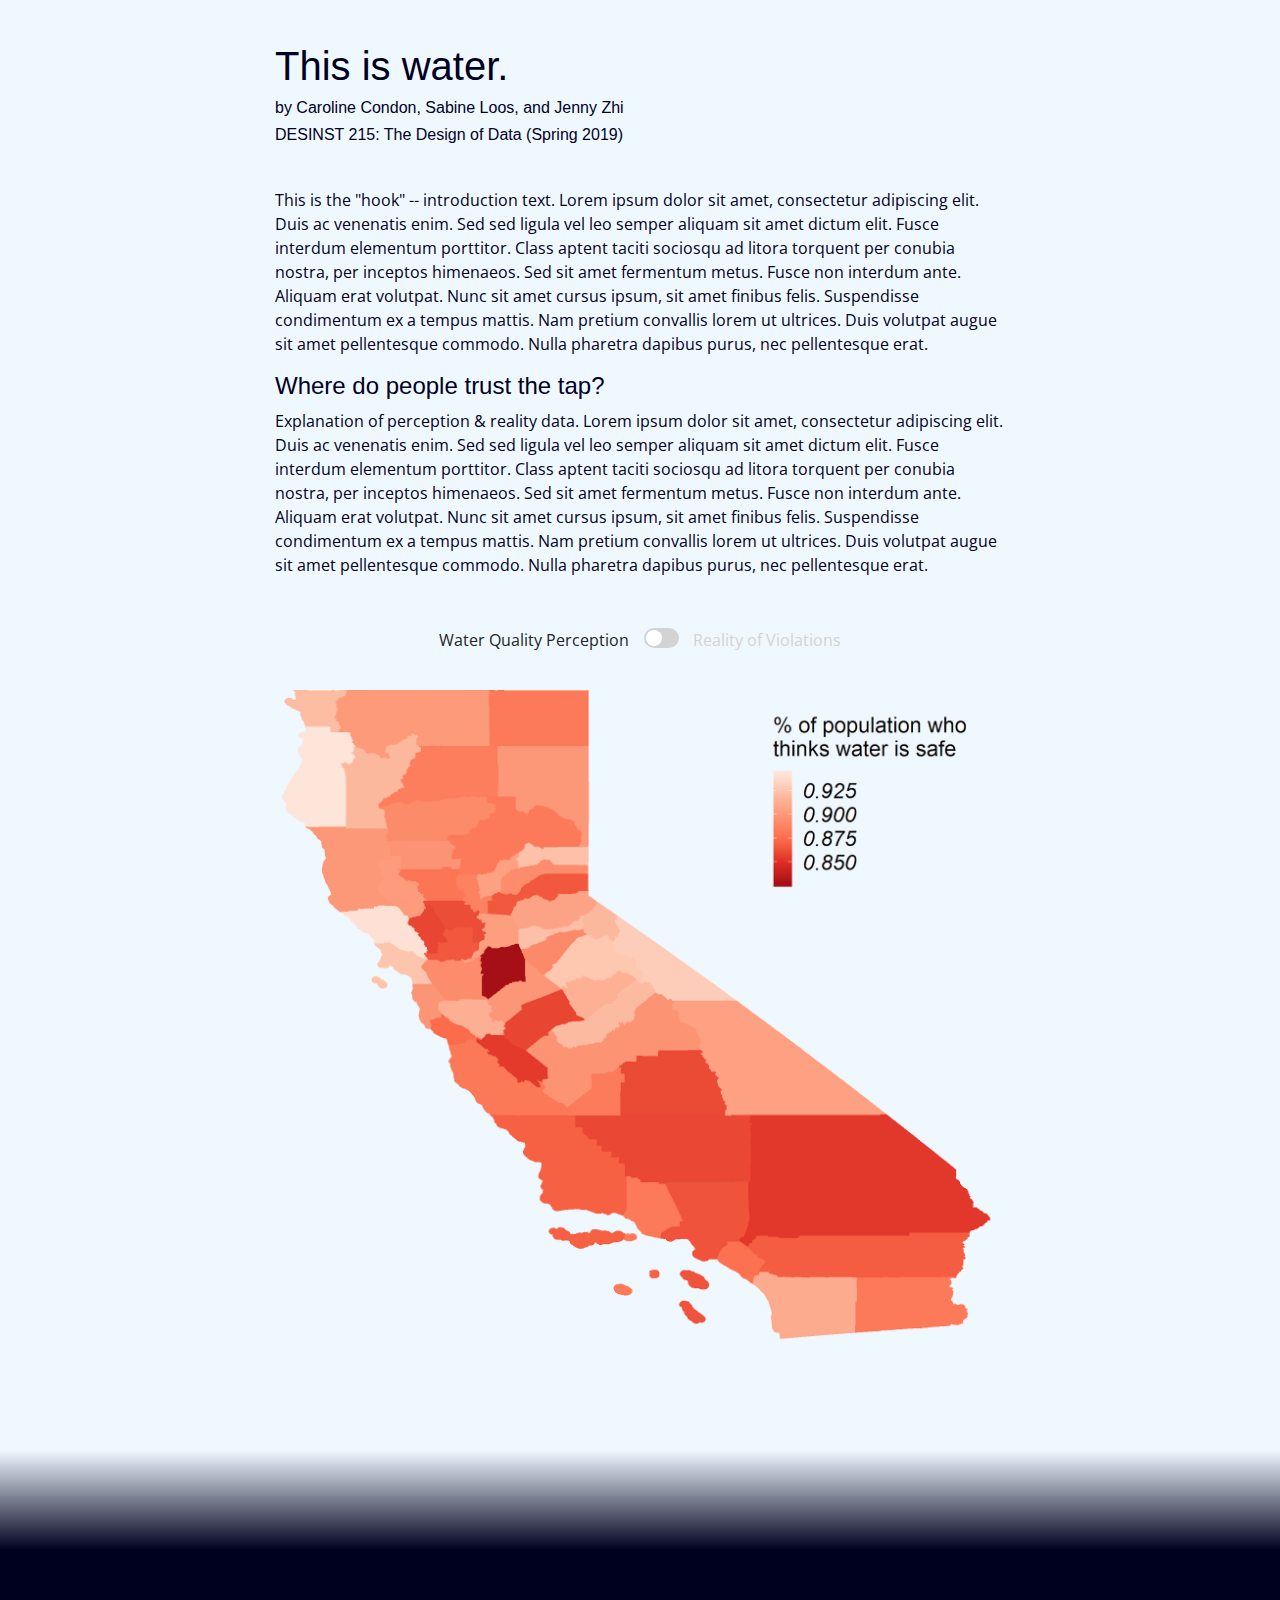
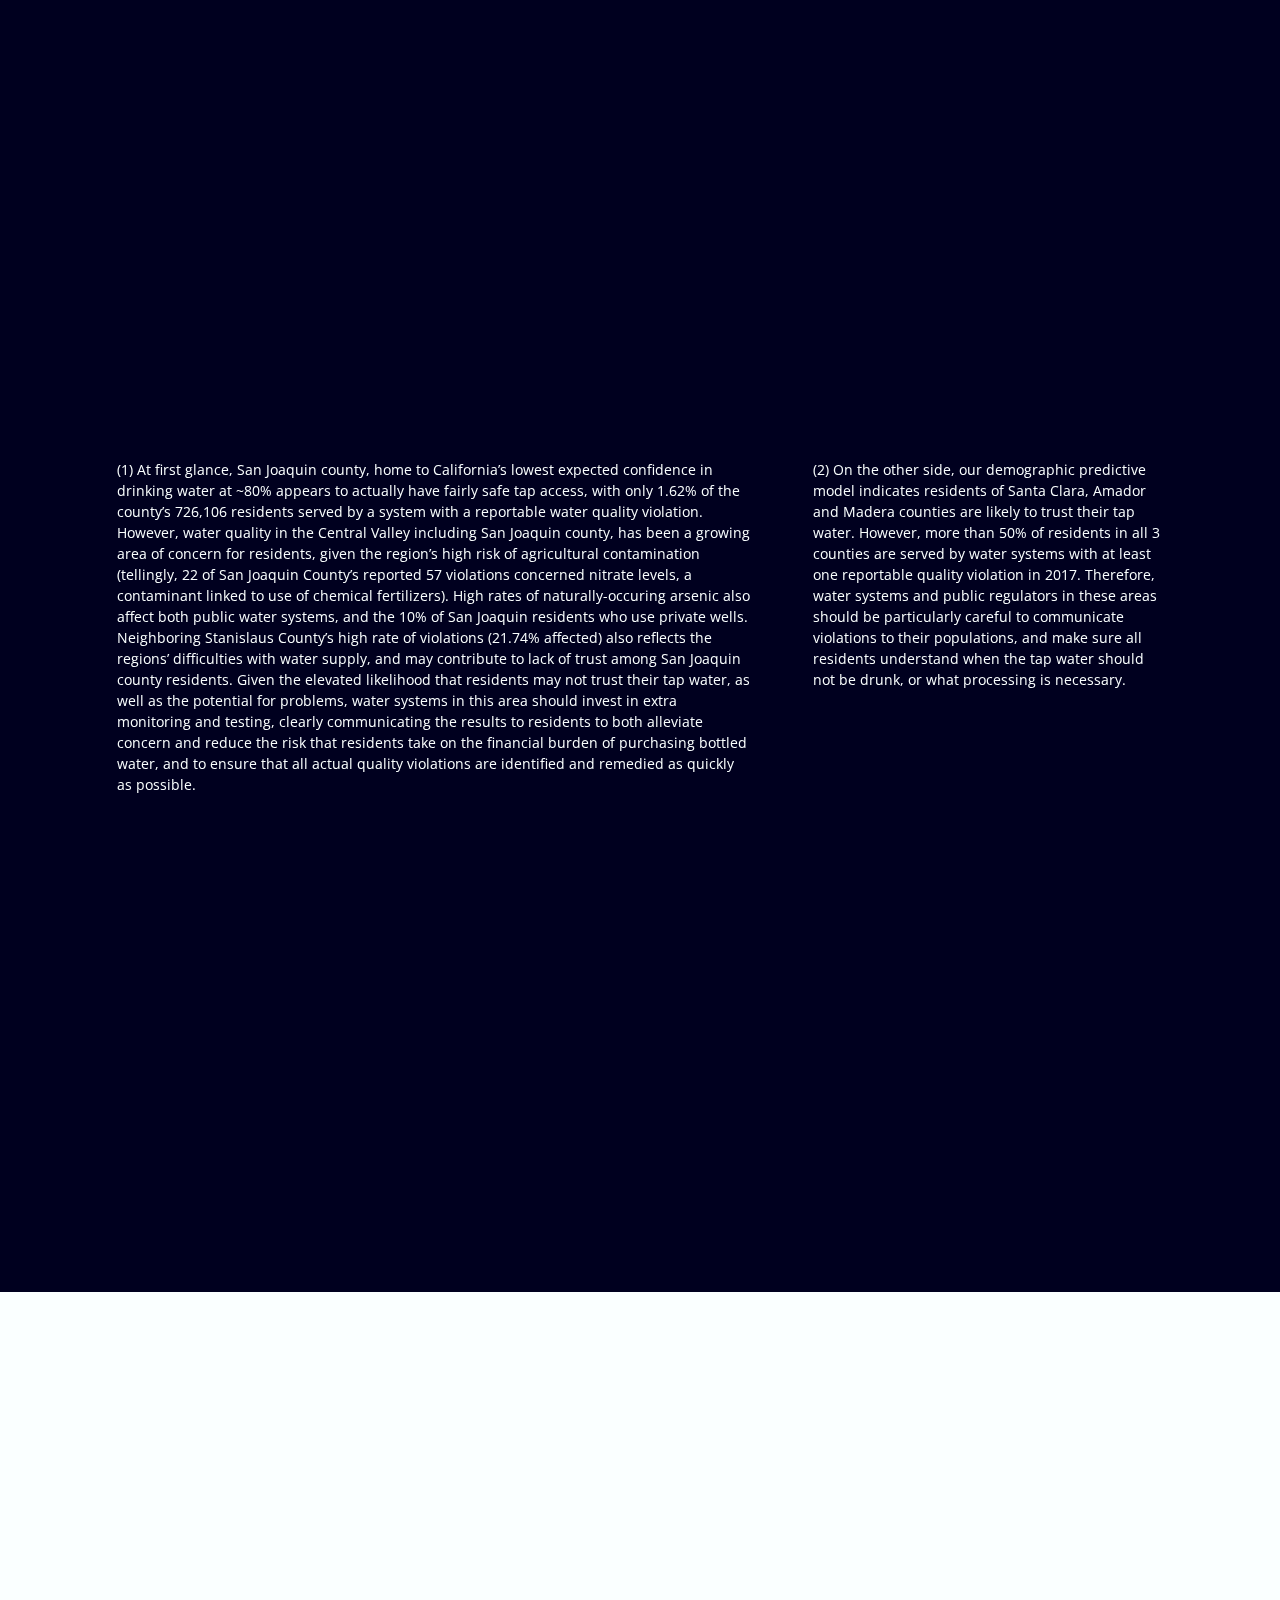
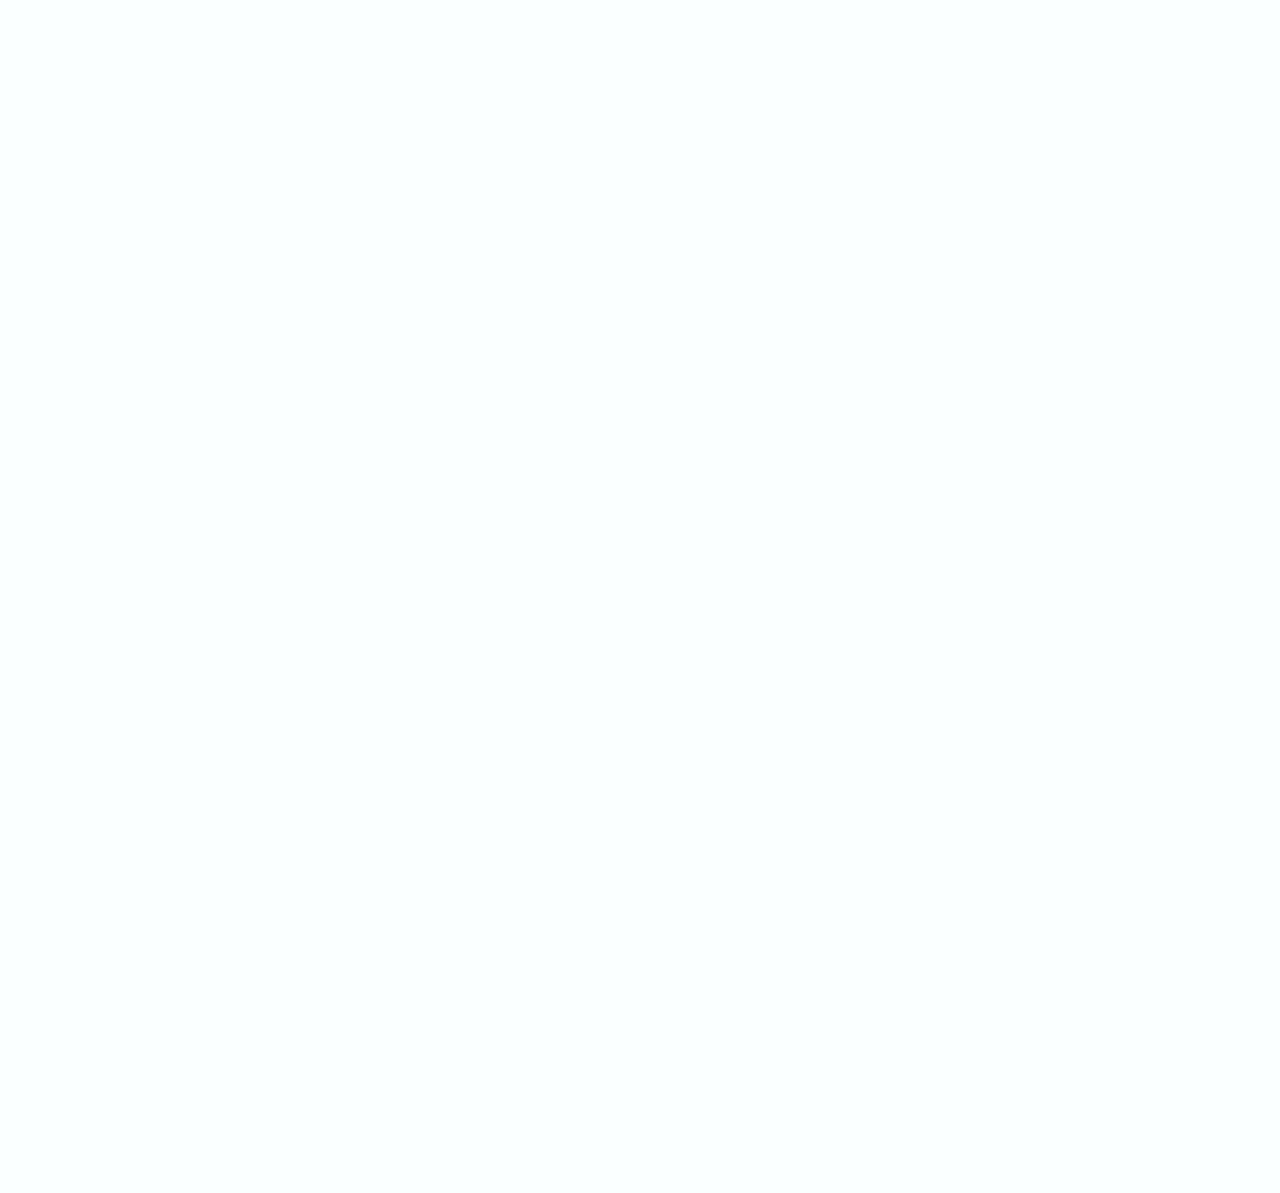
==== index.html @ fffd7335 "fonts" ====
<!DOCTYPE html>
<html lang="en">
<head>
    <meta charset="UTF-8">
    <title>This is water.</title>
    <script src="script.js"></script>
    <script src="https://unpkg.com/aos@2.3.1/dist/aos.js"></script>
    <link rel = "stylesheet"
          type = "text/css"
          href = "style.css" />
    <link rel="stylesheet" href="https://maxcdn.bootstrapcdn.com/bootstrap/4.0.0/css/bootstrap.min.css" integrity="sha384-Gn5384xqQ1aoWXA+058RXPxPg6fy4IWvTNh0E263XmFcJlSAwiGgFAW/dAiS6JXm" crossorigin="anonymous">
    <link href="https://unpkg.com/aos@2.3.1/dist/aos.css" rel="stylesheet">
    <link href="https://fonts.googleapis.com/css?family=Open+Sans:300,400|Ramabhadra" rel="stylesheet">
</head>
<body>
<div id="light">
    <div class="container">
        <div class="row">
            <div class="col"></div>
            <div class="col-8">
                <div id="heading">
                    <h1>This is water.</h1>
                    <h6>by Caroline Condon, Sabine Loos, and Jenny Zhi</h6>
                    <h6>DESINST 215: The Design of Data (Spring 2019)</h6>
                </div>
                <div class="content">
                    <div >
                        <p>This is the "hook" -- introduction text. Lorem ipsum dolor sit amet, consectetur adipiscing elit. Duis ac venenatis enim. Sed sed ligula vel leo semper aliquam sit amet dictum elit. Fusce interdum elementum porttitor. Class aptent taciti sociosqu ad litora torquent per conubia nostra, per inceptos himenaeos. Sed sit amet fermentum metus. Fusce non interdum ante. Aliquam erat volutpat. Nunc sit amet cursus ipsum, sit amet finibus felis. Suspendisse condimentum ex a tempus mattis. Nam pretium convallis lorem ut ultrices. Duis volutpat augue sit amet pellentesque commodo. Nulla pharetra dapibus purus, nec pellentesque erat.</p>
                        <h4>Where do people trust the tap?</h4>
                        <p>Explanation of perception & reality data. Lorem ipsum dolor sit amet, consectetur adipiscing elit. Duis ac venenatis enim. Sed sed ligula vel leo semper aliquam sit amet dictum elit. Fusce interdum elementum porttitor. Class aptent taciti sociosqu ad litora torquent per conubia nostra, per inceptos himenaeos. Sed sit amet fermentum metus. Fusce non interdum ante. Aliquam erat volutpat. Nunc sit amet cursus ipsum, sit amet finibus felis. Suspendisse condimentum ex a tempus mattis. Nam pretium convallis lorem ut ultrices. Duis volutpat augue sit amet pellentesque commodo. Nulla pharetra dapibus purus, nec pellentesque erat.</p>
                        <div class="graphic">
                            <div id="perception-switch">
                                <label class="toggle-label" id="toggle-label-p">Water Quality Perception</label>
                                <label class="switch" >
                                    <input type="checkbox">
                                    <span class="slider round" onclick="toggle()"></span>
                                </label>
                                <label class="toggle-label" id="toggle-label-r">Reality of Violations</label>
                            </div>
                            <img src="graphics/perception.png" class="graphic" id="perception"/>
                            <img src="graphics/violations.png" class="graphic" id="reality"/>
                        </div>
                    </div>
                </div>
            </div>
            <div class="col"></div>
        </div>
    </div>
</div>
<div id="gradient">

</div>
<div id="dark">
    <div class="container">
        <div class="row">
            <div class="col"></div>
            <div class="col-5" data-aos="fade-up">
                <p style="text-align:center">Water Quality Perception</p>
                <img src="graphics/perception_highlighted.png" style="width:100%"/>
            </div>
            <div class="col"></div>
            <div class="col-5" data-aos="fade-up">
                <p style="text-align:center">Reality of Violations</p>
                <img src="graphics/violations_highlighted.png" style="width:100%"/>
            </div>
            <div class="col"></div>
        </div>
        <div class="row">
            <div class="col"></div>
            <div class="col-7">
                <p style="font-size: 14px">(1) At first glance, San Joaquin county, home to California’s lowest expected confidence in drinking water at ~80% appears to actually have fairly safe tap access, with only 1.62% of the county’s 726,106 residents served by a system with a reportable water quality violation. However, water quality in the Central Valley including San Joaquin county, has been a growing area of concern for residents, given the region’s high risk of agricultural contamination (tellingly, 22 of San Joaquin County’s reported 57 violations concerned nitrate levels, a contaminant linked to use of chemical fertilizers). High rates of naturally-occuring arsenic also affect both public water systems, and the 10% of San Joaquin residents who use private wells. Neighboring Stanislaus County’s high rate of violations (21.74% affected) also reflects the regions’ difficulties with water supply, and may contribute to lack of trust among San Joaquin county residents. Given the elevated likelihood that residents may not trust their tap water, as well as the potential for problems, water systems in this area should invest in extra monitoring and testing, clearly communicating the results to residents to both alleviate concern and reduce the risk that residents take on the financial burden of purchasing bottled water, and to ensure that all actual quality violations are identified and remedied as quickly as possible.
                </p>
            </div>
            <div class="col"></div>
            <div class="col-4">
                <p style="font-size: 14px">(2) On the other side, our demographic predictive model indicates residents of Santa Clara, Amador and Madera counties are likely to trust their tap water. However, more than 50% of residents in all 3 counties are served by water systems with at least one reportable quality violation in 2017. Therefore, water systems and public regulators in these areas should be particularly careful to communicate violations to their populations, and make sure all residents understand when the tap water should not be drunk, or what processing is necessary. </p>
            </div>
            <div class="col"></div>
        </div>
        <div class="row">
            <div class="col"></div>
            <div class="col-8" data-aos="fade-up">
                <div class="content">
                    <div >
                        <h4>Why does perception matter?</h4>
                        <p>Lorem ipsum dolor sit amet, consectetur adipiscing elit. Duis ac venenatis enim. Sed sed ligula vel leo semper aliquam sit amet dictum elit. Fusce interdum elementum porttitor. Class aptent taciti sociosqu ad litora torquent per conubia nostra, per inceptos himenaeos. Sed sit amet fermentum metus. Fusce non interdum ante. Aliquam erat volutpat. Nunc sit amet cursus ipsum, sit amet finibus felis. Suspendisse condimentum ex a tempus mattis. Nam pretium convallis lorem ut ultrices. Duis volutpat augue sit amet pellentesque commodo. Nulla pharetra dapibus purus, nec pellentesque erat.</p>
                        <p>[water bottle graphics here]</p>
                        <p>Lorem ipsum dolor sit amet, consectetur adipiscing elit. Duis ac venenatis enim. Sed sed ligula vel leo semper aliquam sit amet dictum elit. Fusce interdum elementum porttitor. Class aptent taciti sociosqu ad litora torquent per conubia nostra, per inceptos himenaeos. Sed sit amet fermentum metus. Fusce non interdum ante. Aliquam erat volutpat. Nunc sit amet cursus ipsum, sit amet finibus felis. Suspendisse condimentum ex a tempus mattis. Nam pretium convallis lorem ut ultrices. Duis volutpat augue sit amet pellentesque commodo. Nulla pharetra dapibus purus, nec pellentesque erat.</p>
                    </div>
                </div>
            </div>
            <div class="col"></div>
        </div>
    </div>
</div>
<div id="solution">
    <div class="container">
        <div class="row">
            <div class="col"></div>
            <div class="col-8" data-aos="fade-up">
                <div class="content">
                    <div>
                        <h4>How can we address perception?</h4>
                        <p>The question addressing perception of water quality was asked once as a rotating question in the American Housing Survey, and is our only concrete hint as to what people are feeling about their water quality. More often than not, we don’t have this data. But, once again, it’s an important piece of data to monitor. One proxy through which cities can do so is search popularity.</p>
                        <img src="graphics/searches.png" class="graphic">
                        <p>This chart maps search popularity of water quality related terms, such as “water quality,” “drinking water,” and “water purification,” (from Google Trends) to our safety perception percentages for fourteen metro areas that cover California. The higher proportion of all searches a term takes up, the higher search popularity score it has. All counties fall within one of the metro areas.</p>
                        <p>Excluding the three metro areas on the left side of the chart (Medford-Klamath Falls, Reno, and El Centro), the more people search for water quality related terms, the more trust they have in their water quality. As for the three outliers, they are the metro areas with the lowest populations, and may be more heavily populated by rural residents, who tend to be more knowledgeable about their water and therefore have greater trust in their water quality.</p>
                        <p>Cities can use this search popularity information to monitor how their residents perceive the quality of their water. Depending on whether or not that perception matches with the reality of the situation, they can then decide how to modify or improve related communication to address the discrepancy.</p>
                        <br/>
                        <p>When asked about why he thinks his water is safe to drink, one of our interviewees was at a loss for words. He didn’t know. “Not having this information seems a little funny.” Currently, perception and reality don’t seem to match up, and this is often the fault of poor communication. It will never hurt to have increased trust, transparency, and knowledge about water quality, and tackling perception -- or the inaccuracy of it -- is the first step. </p>
                    </div>
                </div>
            </div>
            <div class="col"></div>
        </div>
    </div>
</div>

</body>
</html>

<script>
    AOS.init();
</script>
---- style.css ----
#gradient {
    background-image: linear-gradient(aliceblue, #00001f);
    height: 100px
}

html, #solution {
    background-color: rgb(250, 255, 255);
}

h1, h2, h3, h4 {
    font-family: 'Ramabhadra', sans-serif;
}

h5, h6, p, label {
    font-family: 'Open Sans', sans-serif;
}

#solution {
    padding-top: 20px;
    padding-bottom: 80px;
}

#heading {
    padding: 30px 0;
}

#light {
    background-color: aliceblue;
}

#light h1, #light h6, #light h4, #light p {
    color: #00001f;
}

#dark {
    background-color: #00001f;
}

#dark h4, #dark p {
    color: rgb(250, 255, 255);
}

#solution h4, #solution p {
    color: #00001f;
}

div {
    padding-top: 3px;
    padding-bottom: 3px;
}

#perception {
    display: block;
    max-width: 100%;
    max-height: 75vh;
    margin: 0 auto;
}

#reality {
    display: none;
    max-width: 100%;
    max-height: 75vh;
    margin: 0 auto;
}

#toggle-label-r {
    color: lightgray;
}

.graphic {
    display: block;
    max-width: 100%;
    max-height: 80vh;
    margin-top: 5vh;
    margin-bottom: 10vh;
}

/* The switch - the box around the slider */
.switch {
    position: relative;
    width: 35px;
    height: 20px;
    margin: 0 10px;
}

/* Hide default HTML checkbox */
.switch input {
    opacity: 0;
    width: 0;
    height: 0;
}

/* The slider */
.slider {
    position: absolute;
    cursor: pointer;
    top: 0;
    left: 0;
    right: 0;
    bottom: 0;
    background-color: lightgray;
    -webkit-transition: .4s;
    transition: .4s;
}

.slider:before {
    position: absolute;
    content: "";
    height: 16px;
    width: 16px;
    left: 2px;
    bottom: 2px;
    background-color: white;
    -webkit-transition: .2s;
    transition: .2s;
}

input:checked + .slider {
    background-color: lightgray;
}

input:focus + .slider {
    box-shadow: 0 0 1px lightgray;
}

input:checked + .slider:before {
    -webkit-transform: translateX(15px);
    -ms-transform: translateX(15px);
    transform: translateX(15px);
}

/* Rounded sliders */
.slider.round {
    border-radius: 20px;
}

.slider.round:before {
    border-radius: 50%;
}

#perception-switch {
    display: block;
    margin: auto;
    margin-bottom: 3vh;
    text-align: center;
}
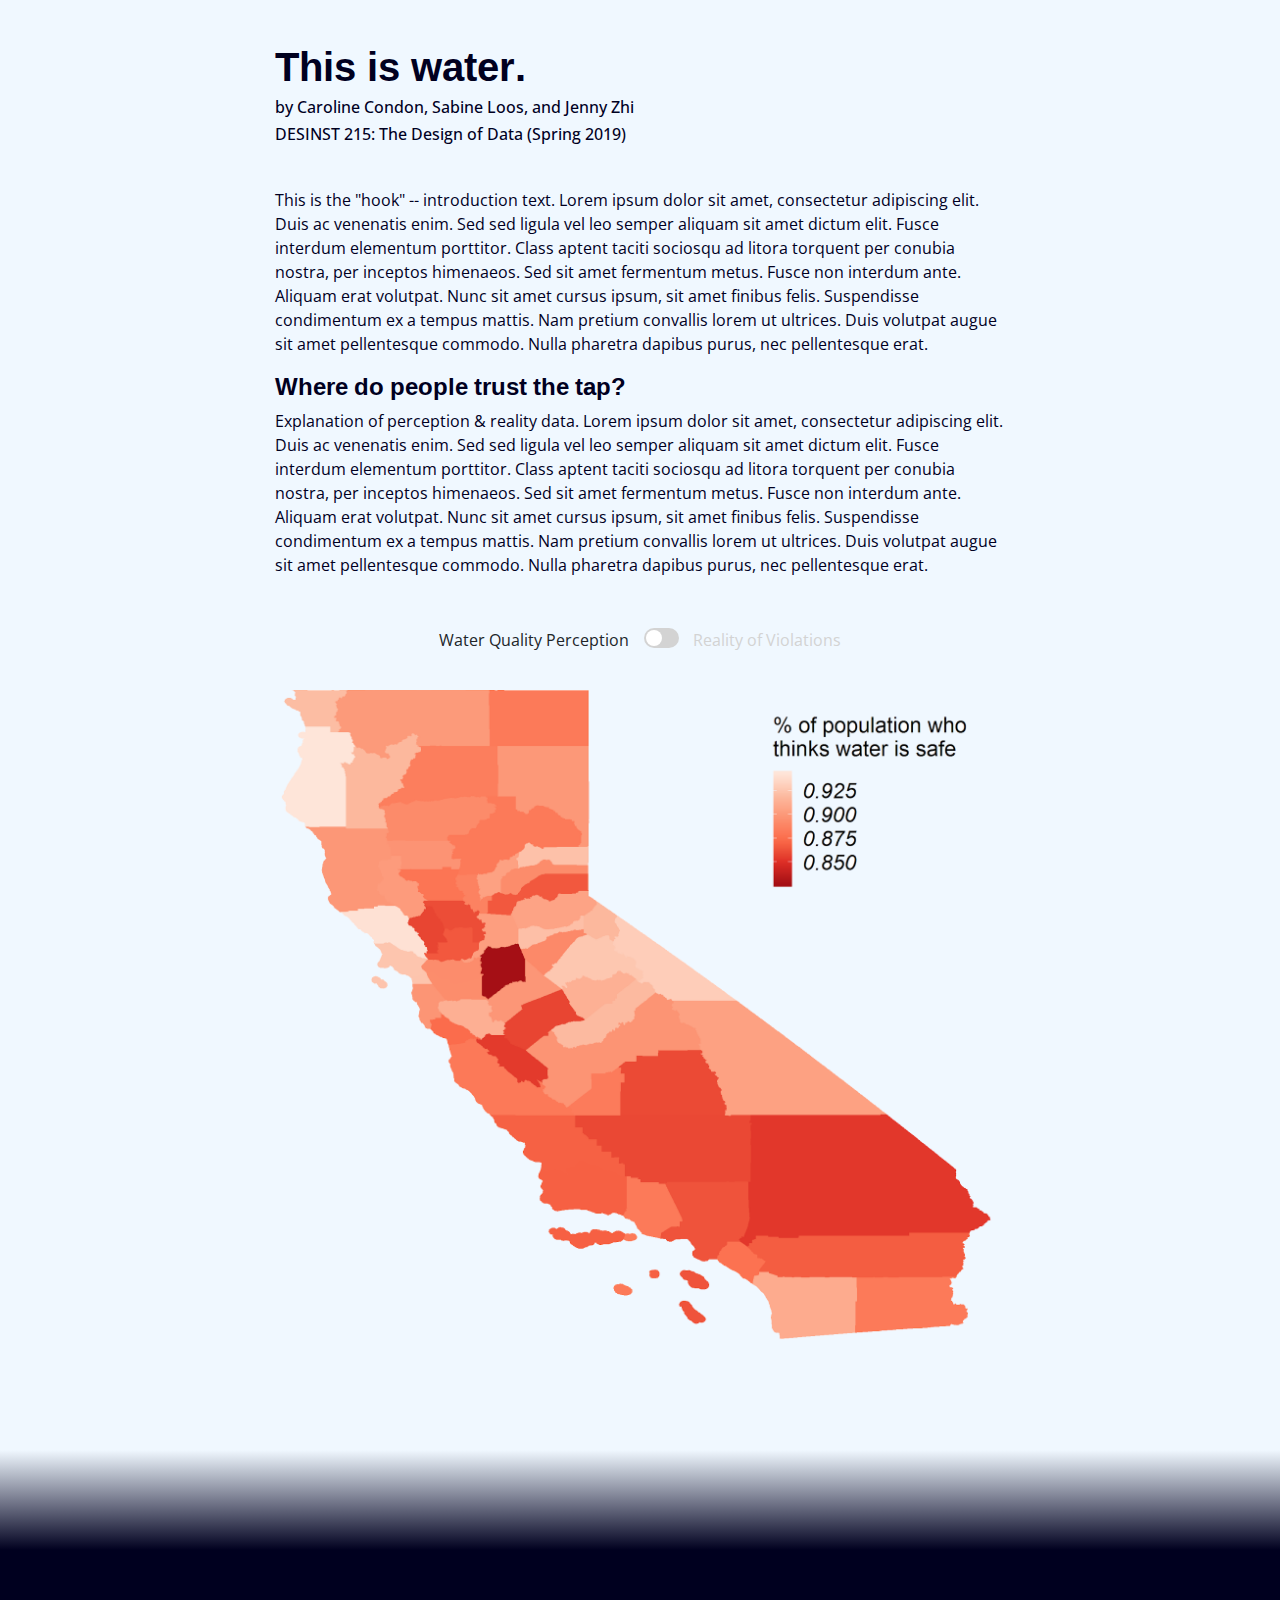
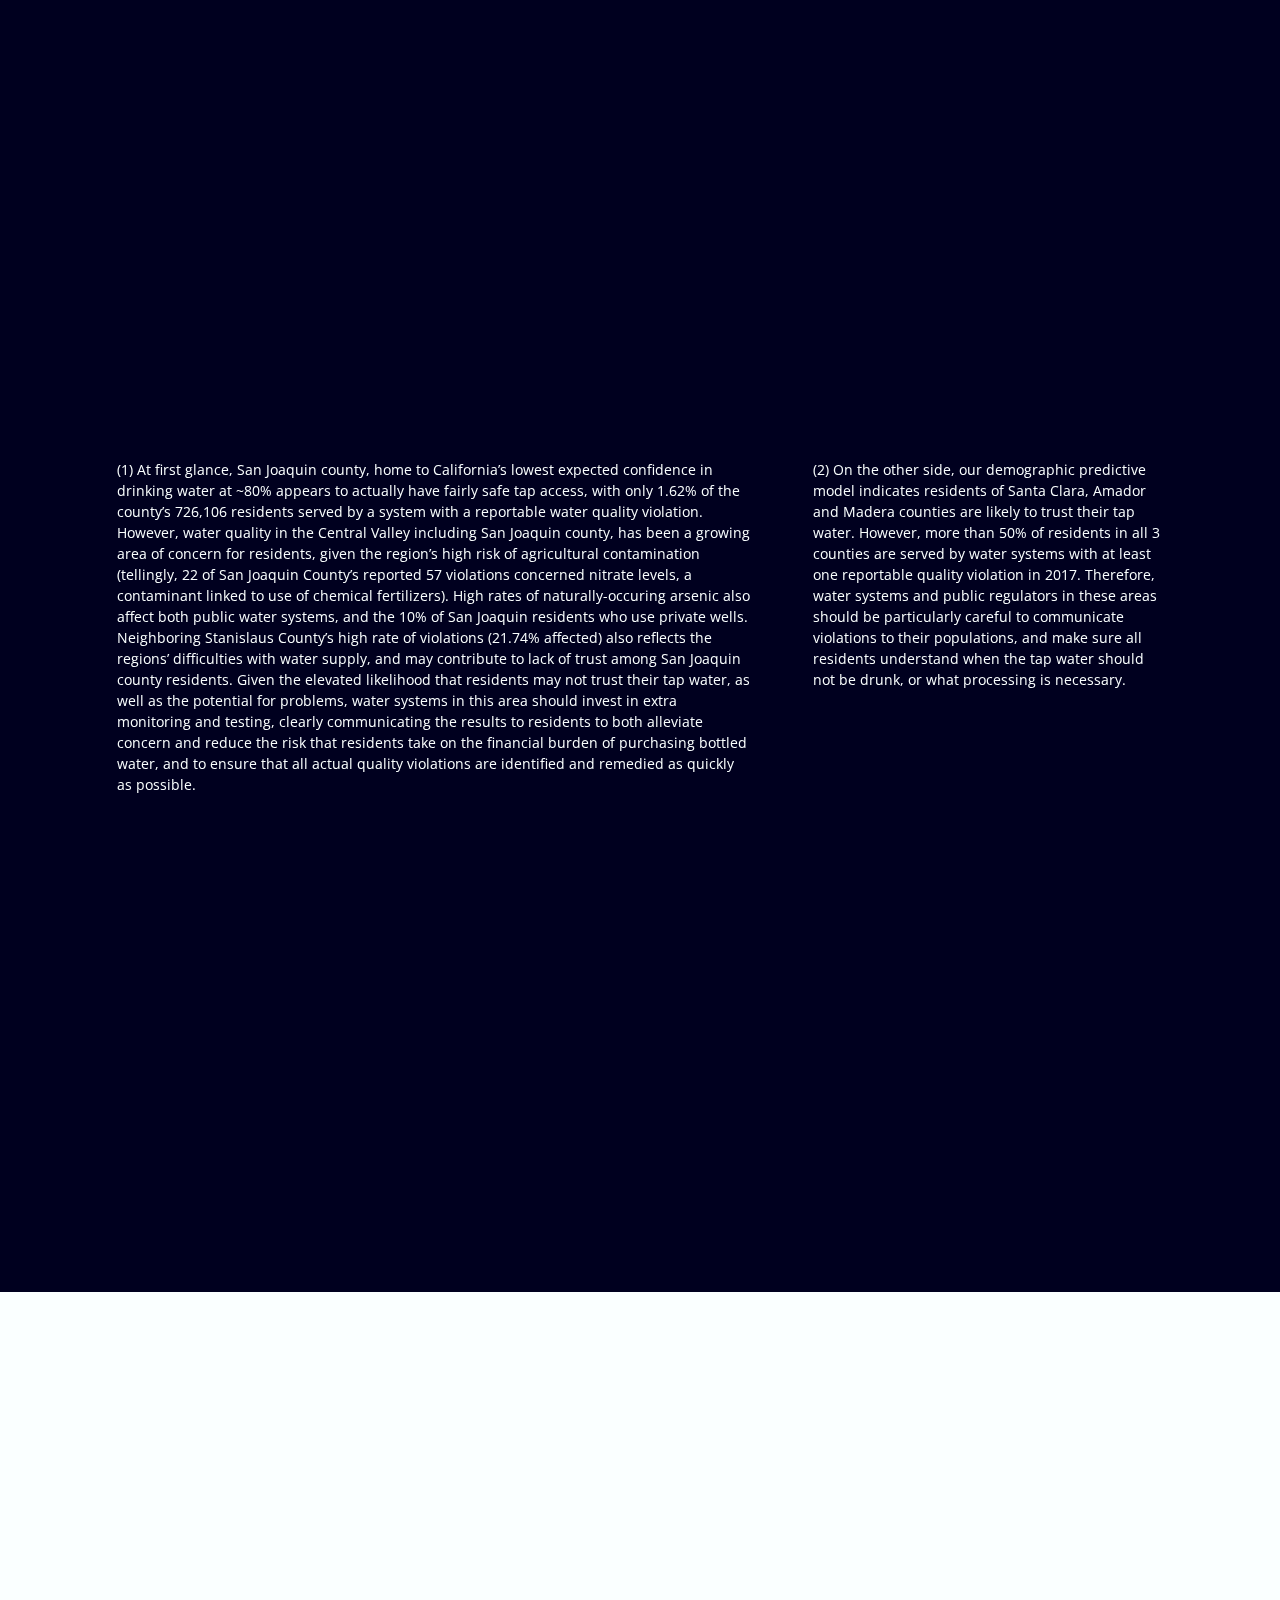
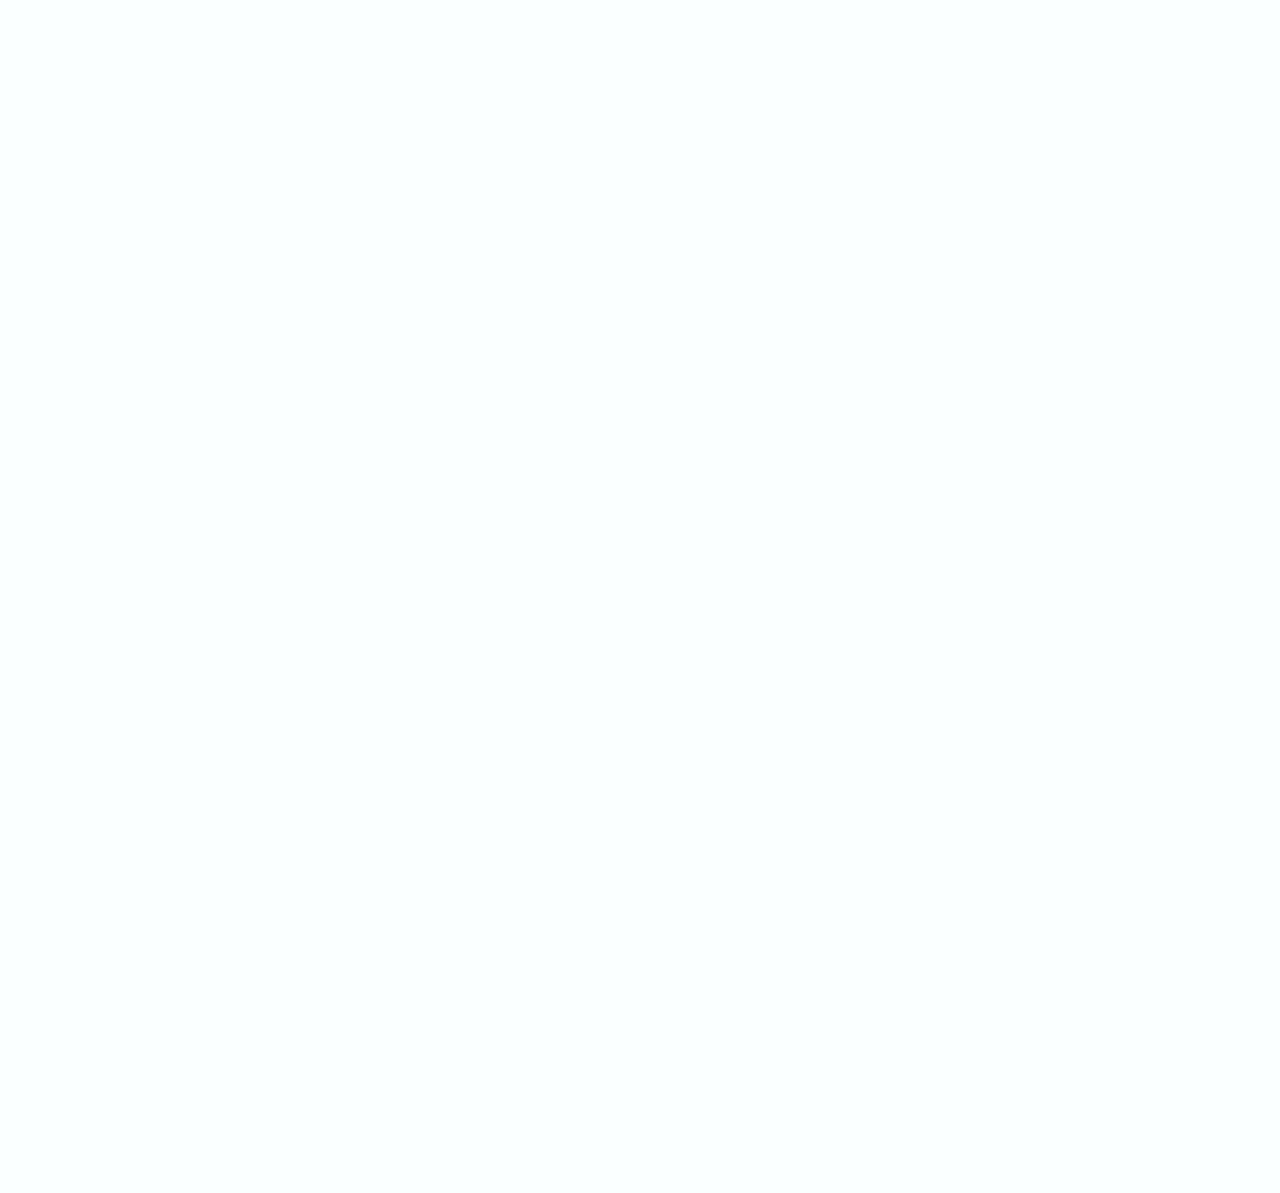
==== commit 7ac0c468: "fix fonts" ====
--- a/index.html
+++ b/index.html
@@ -5,12 +5,10 @@
     <title>This is water.</title>
     <script src="script.js"></script>
     <script src="https://unpkg.com/aos@2.3.1/dist/aos.js"></script>
-    <link rel = "stylesheet"
-          type = "text/css"
-          href = "style.css" />
     <link rel="stylesheet" href="https://maxcdn.bootstrapcdn.com/bootstrap/4.0.0/css/bootstrap.min.css" integrity="sha384-Gn5384xqQ1aoWXA+058RXPxPg6fy4IWvTNh0E263XmFcJlSAwiGgFAW/dAiS6JXm" crossorigin="anonymous">
     <link href="https://unpkg.com/aos@2.3.1/dist/aos.css" rel="stylesheet">
     <link href="https://fonts.googleapis.com/css?family=Open+Sans:300,400|Ramabhadra" rel="stylesheet">
+    <link rel = "stylesheet" type = "text/css" href = "style.css" />
 </head>
 <body>
 <div id="light">
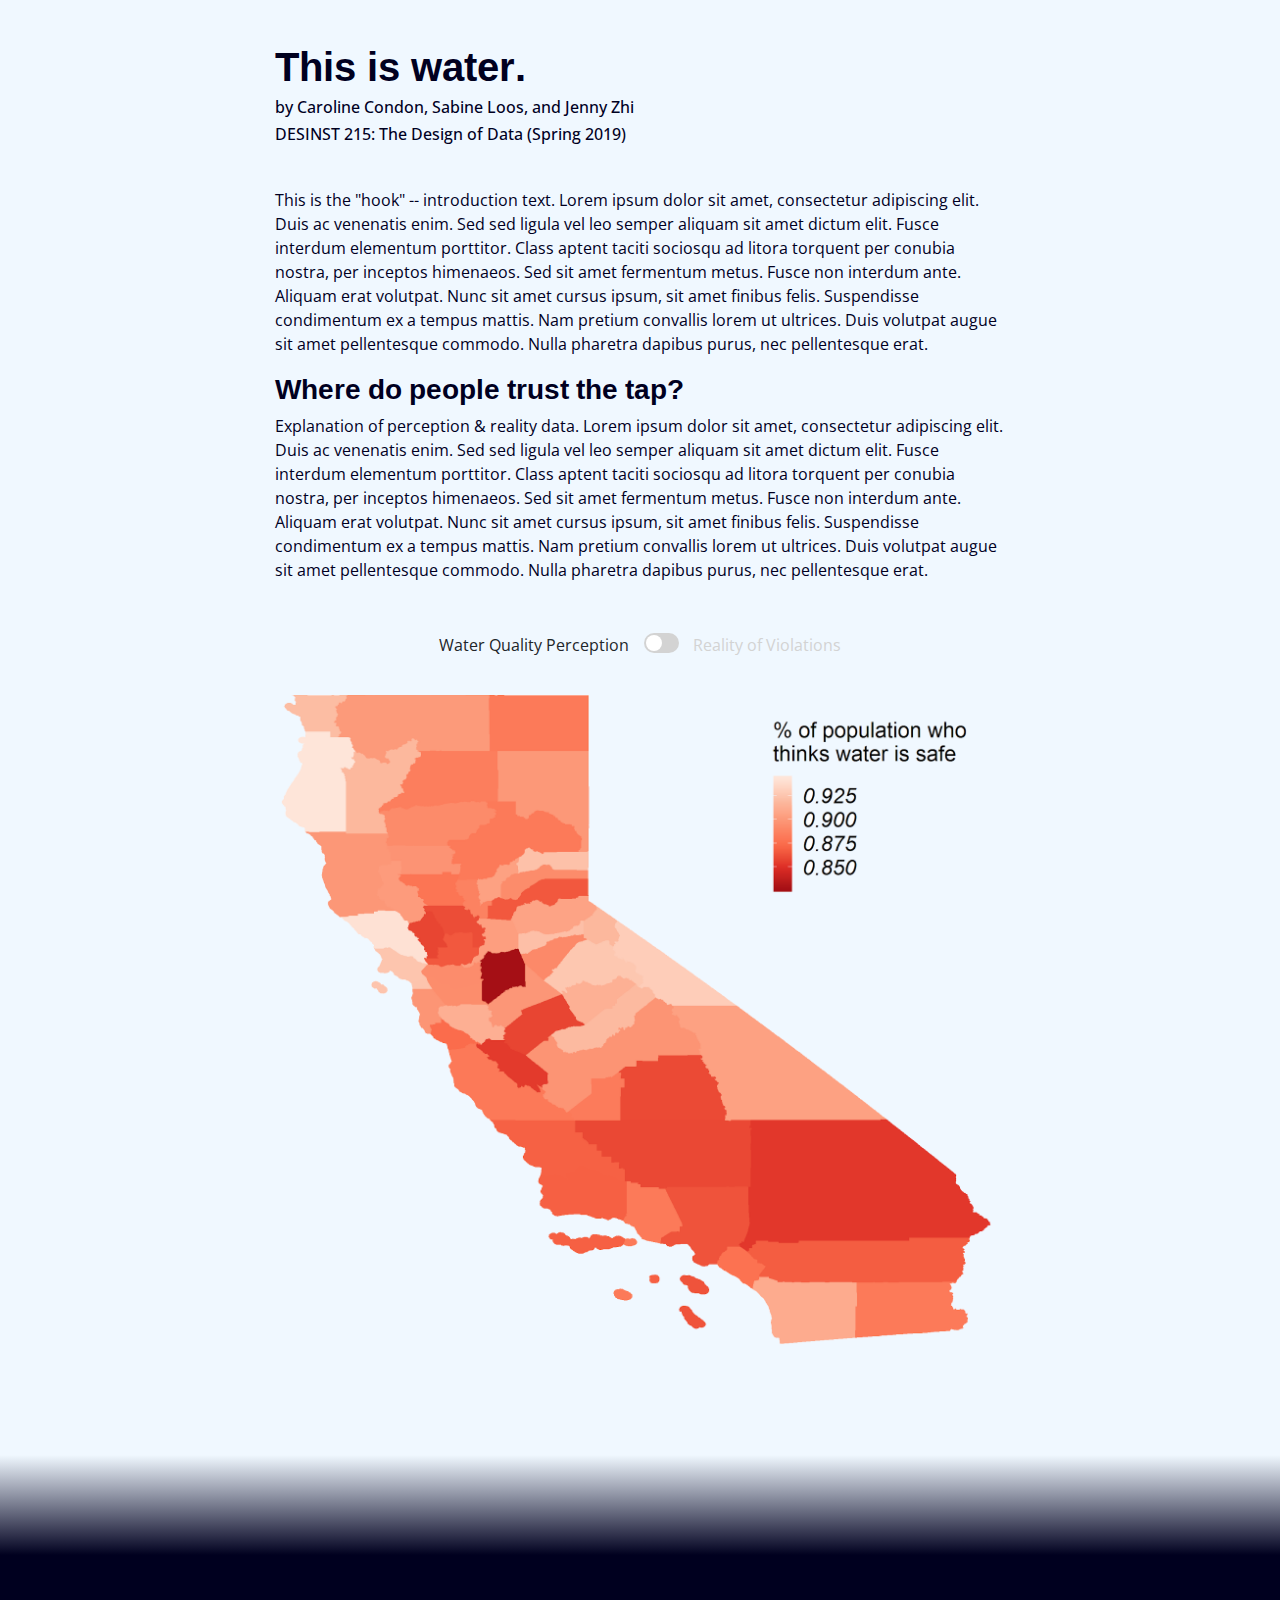
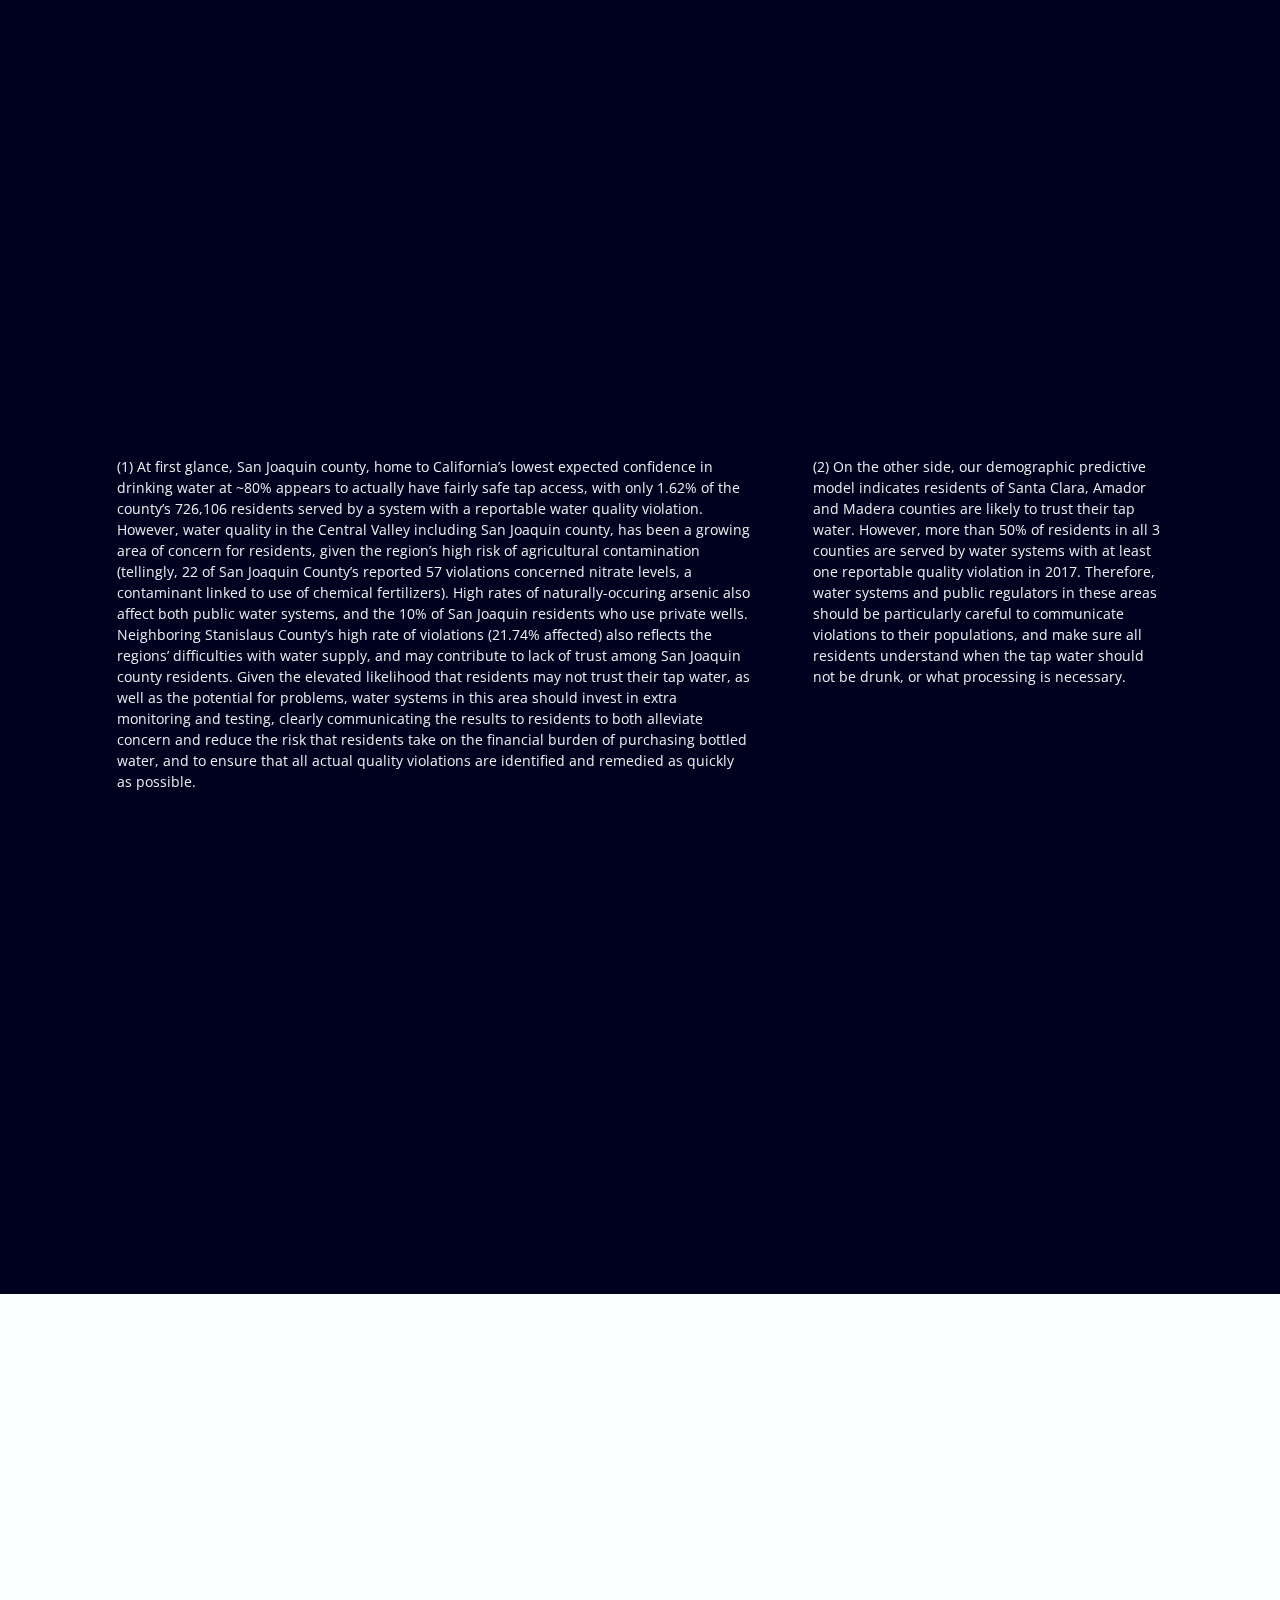
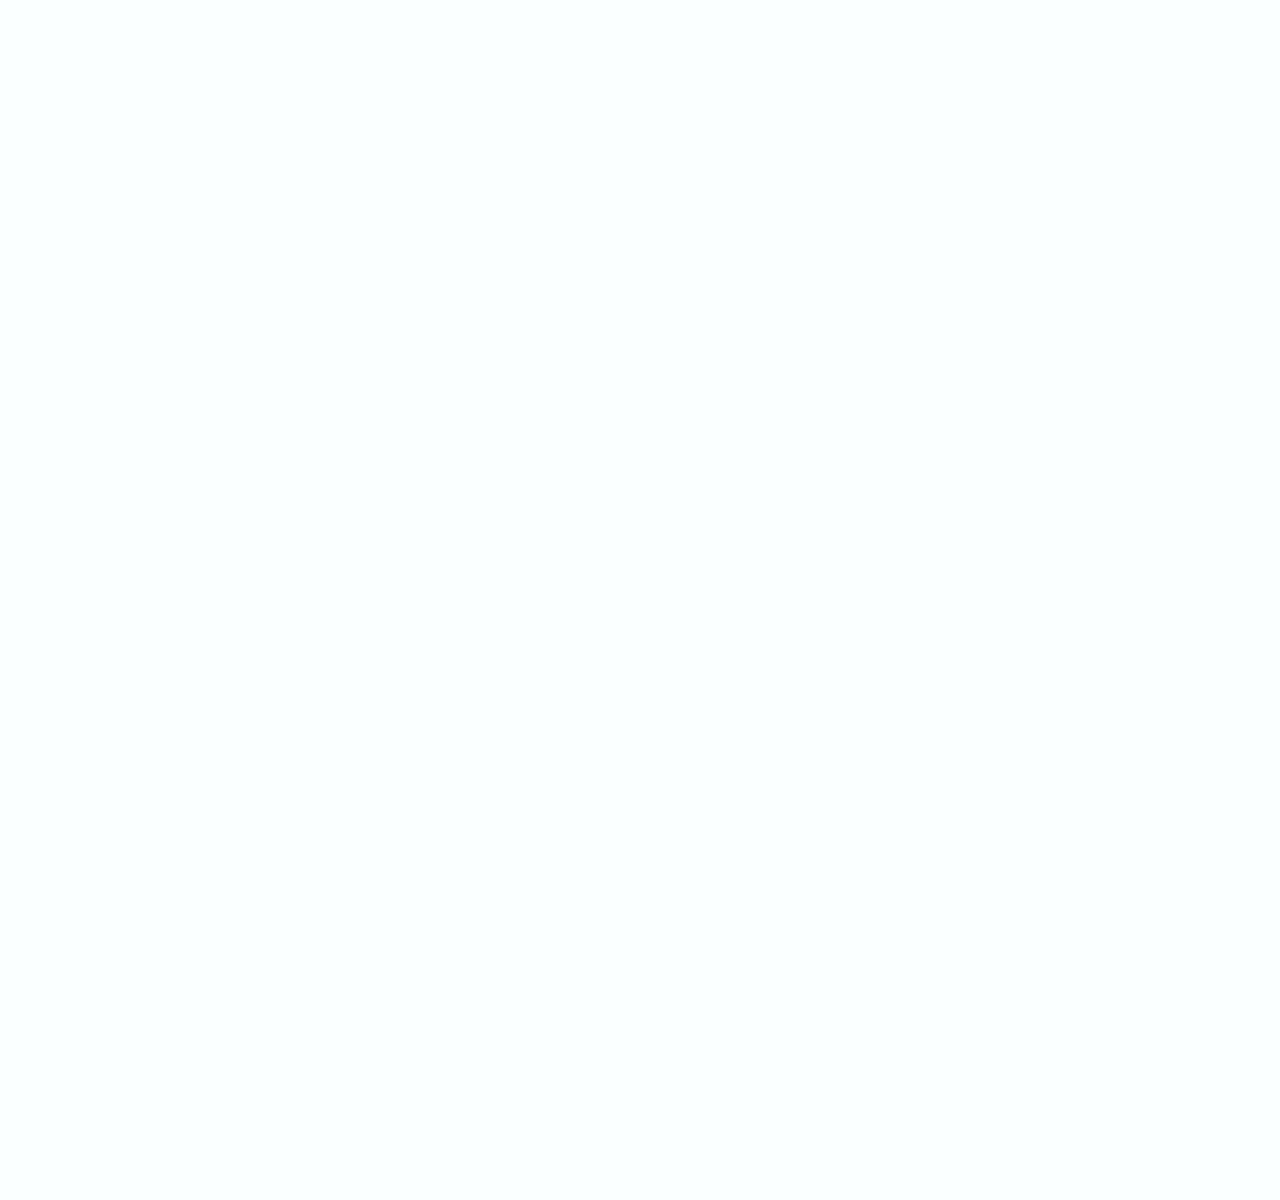
==== commit 5c62735b: "font colors" ====
--- a/index.html
+++ b/index.html
@@ -24,7 +24,7 @@
                 <div class="content">
                     <div >
                         <p>This is the "hook" -- introduction text. Lorem ipsum dolor sit amet, consectetur adipiscing elit. Duis ac venenatis enim. Sed sed ligula vel leo semper aliquam sit amet dictum elit. Fusce interdum elementum porttitor. Class aptent taciti sociosqu ad litora torquent per conubia nostra, per inceptos himenaeos. Sed sit amet fermentum metus. Fusce non interdum ante. Aliquam erat volutpat. Nunc sit amet cursus ipsum, sit amet finibus felis. Suspendisse condimentum ex a tempus mattis. Nam pretium convallis lorem ut ultrices. Duis volutpat augue sit amet pellentesque commodo. Nulla pharetra dapibus purus, nec pellentesque erat.</p>
-                        <h4>Where do people trust the tap?</h4>
+                        <h3>Where do people trust the tap?</h3>
                         <p>Explanation of perception & reality data. Lorem ipsum dolor sit amet, consectetur adipiscing elit. Duis ac venenatis enim. Sed sed ligula vel leo semper aliquam sit amet dictum elit. Fusce interdum elementum porttitor. Class aptent taciti sociosqu ad litora torquent per conubia nostra, per inceptos himenaeos. Sed sit amet fermentum metus. Fusce non interdum ante. Aliquam erat volutpat. Nunc sit amet cursus ipsum, sit amet finibus felis. Suspendisse condimentum ex a tempus mattis. Nam pretium convallis lorem ut ultrices. Duis volutpat augue sit amet pellentesque commodo. Nulla pharetra dapibus purus, nec pellentesque erat.</p>
                         <div class="graphic">
                             <div id="perception-switch">
@@ -53,12 +53,12 @@
         <div class="row">
             <div class="col"></div>
             <div class="col-5" data-aos="fade-up">
-                <p style="text-align:center">Water Quality Perception</p>
+                <h5 style="text-align:center">Water Quality Perception</h5>
                 <img src="graphics/perception_highlighted.png" style="width:100%"/>
             </div>
             <div class="col"></div>
             <div class="col-5" data-aos="fade-up">
-                <p style="text-align:center">Reality of Violations</p>
+                <h5 style="text-align:center">Reality of Violations</h5>
                 <img src="graphics/violations_highlighted.png" style="width:100%"/>
             </div>
             <div class="col"></div>
@@ -80,7 +80,7 @@
             <div class="col-8" data-aos="fade-up">
                 <div class="content">
                     <div >
-                        <h4>Why does perception matter?</h4>
+                        <h3>Why does perception matter?</h3>
                         <p>Lorem ipsum dolor sit amet, consectetur adipiscing elit. Duis ac venenatis enim. Sed sed ligula vel leo semper aliquam sit amet dictum elit. Fusce interdum elementum porttitor. Class aptent taciti sociosqu ad litora torquent per conubia nostra, per inceptos himenaeos. Sed sit amet fermentum metus. Fusce non interdum ante. Aliquam erat volutpat. Nunc sit amet cursus ipsum, sit amet finibus felis. Suspendisse condimentum ex a tempus mattis. Nam pretium convallis lorem ut ultrices. Duis volutpat augue sit amet pellentesque commodo. Nulla pharetra dapibus purus, nec pellentesque erat.</p>
                         <p>[water bottle graphics here]</p>
                         <p>Lorem ipsum dolor sit amet, consectetur adipiscing elit. Duis ac venenatis enim. Sed sed ligula vel leo semper aliquam sit amet dictum elit. Fusce interdum elementum porttitor. Class aptent taciti sociosqu ad litora torquent per conubia nostra, per inceptos himenaeos. Sed sit amet fermentum metus. Fusce non interdum ante. Aliquam erat volutpat. Nunc sit amet cursus ipsum, sit amet finibus felis. Suspendisse condimentum ex a tempus mattis. Nam pretium convallis lorem ut ultrices. Duis volutpat augue sit amet pellentesque commodo. Nulla pharetra dapibus purus, nec pellentesque erat.</p>
@@ -98,7 +98,7 @@
             <div class="col-8" data-aos="fade-up">
                 <div class="content">
                     <div>
-                        <h4>How can we address perception?</h4>
+                        <h3>How can we address perception?</h3>
                         <p>The question addressing perception of water quality was asked once as a rotating question in the American Housing Survey, and is our only concrete hint as to what people are feeling about their water quality. More often than not, we don’t have this data. But, once again, it’s an important piece of data to monitor. One proxy through which cities can do so is search popularity.</p>
                         <img src="graphics/searches.png" class="graphic">
                         <p>This chart maps search popularity of water quality related terms, such as “water quality,” “drinking water,” and “water purification,” (from Google Trends) to our safety perception percentages for fourteen metro areas that cover California. The higher proportion of all searches a term takes up, the higher search popularity score it has. All counties fall within one of the metro areas.</p>
--- a/style.css
+++ b/style.css
@@ -7,11 +7,11 @@
     background-color: rgb(250, 255, 255);
 }
 
-h1, h2, h3, h4 {
+h1, h2, h3, h4, h5 {
     font-family: 'Ramabhadra', sans-serif;
 }
 
-h5, h6, p, label {
+h6, p, label {
     font-family: 'Open Sans', sans-serif;
 }
 
@@ -28,7 +28,7 @@
     background-color: aliceblue;
 }
 
-#light h1, #light h6, #light h4, #light p {
+#light h1, #light h6, #light h3, #light p {
     color: #00001f;
 }
 
@@ -36,8 +36,12 @@
     background-color: #00001f;
 }
 
-#dark h4, #dark p {
+#dark h3 {
     color: rgb(250, 255, 255);
+}
+
+#dark p, #dark h5 {
+    color: rgb(233, 238, 238);
 }
 
 #solution h4, #solution p {
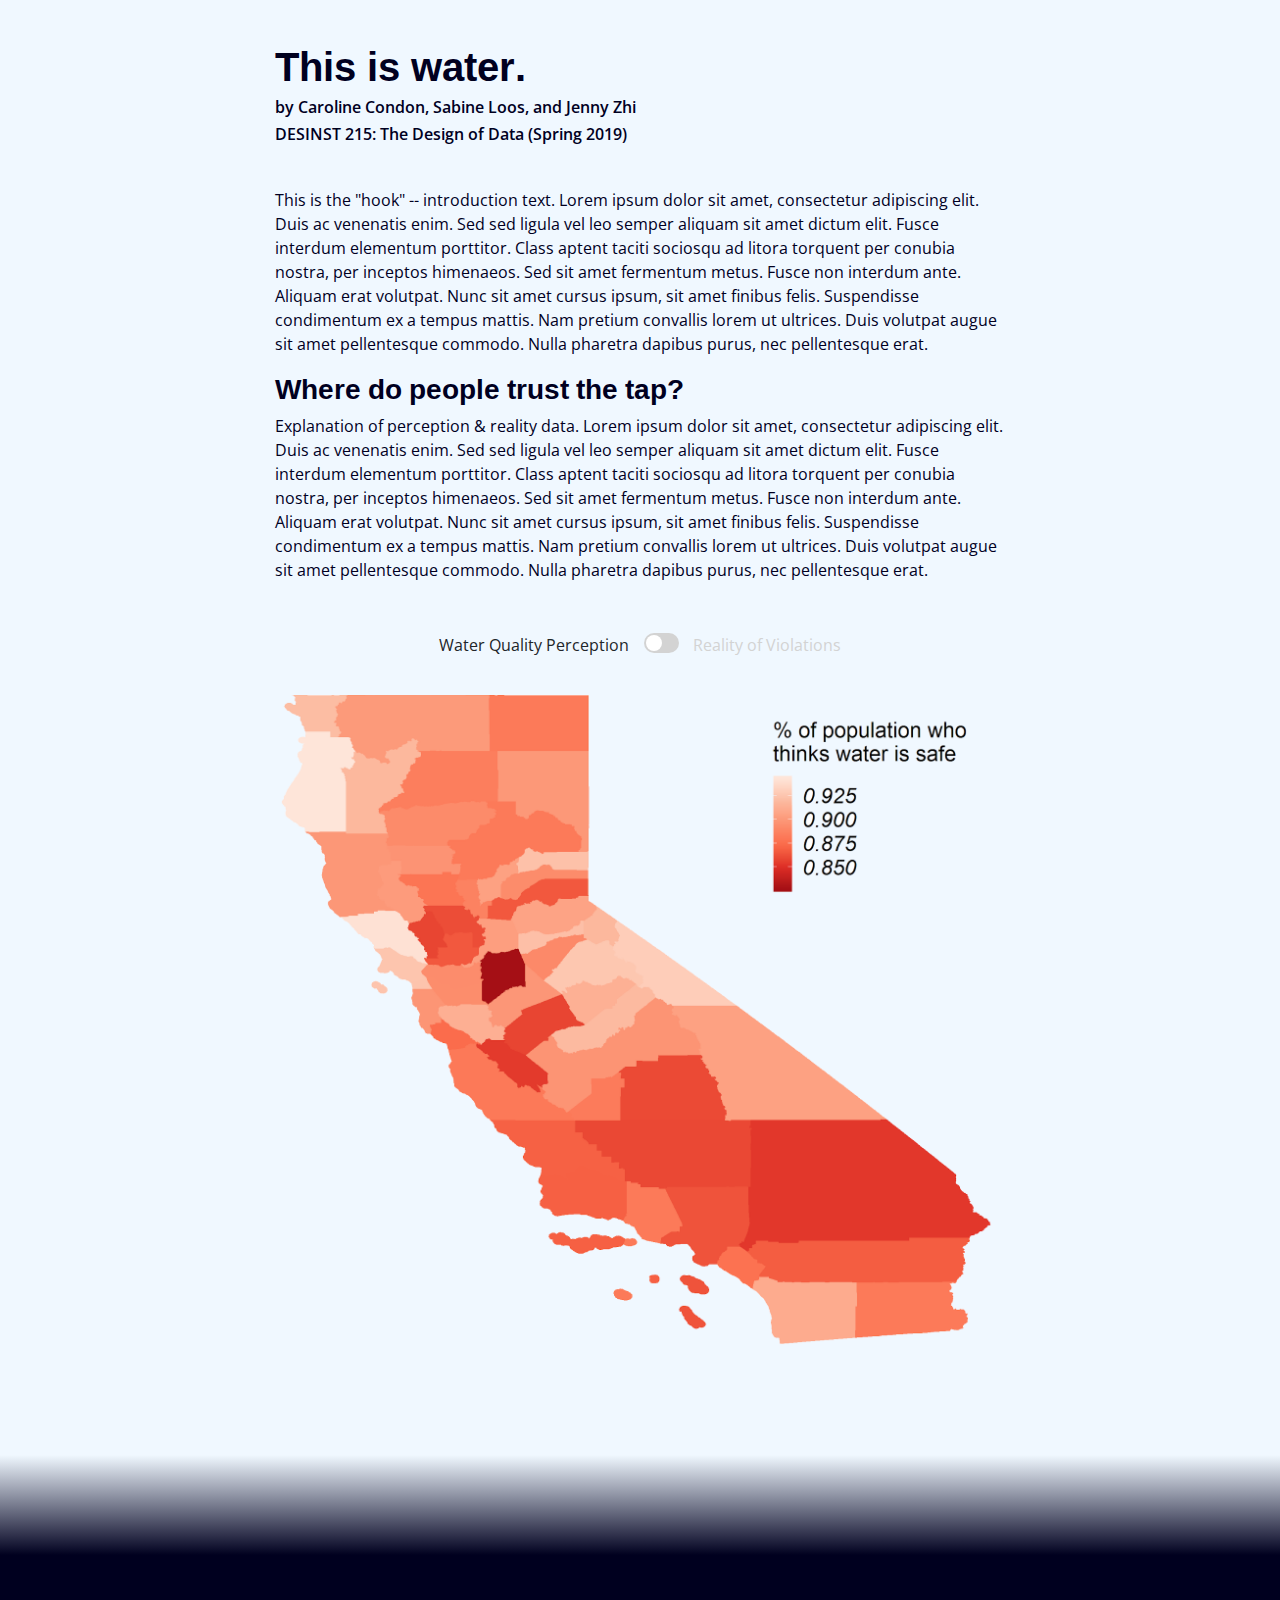
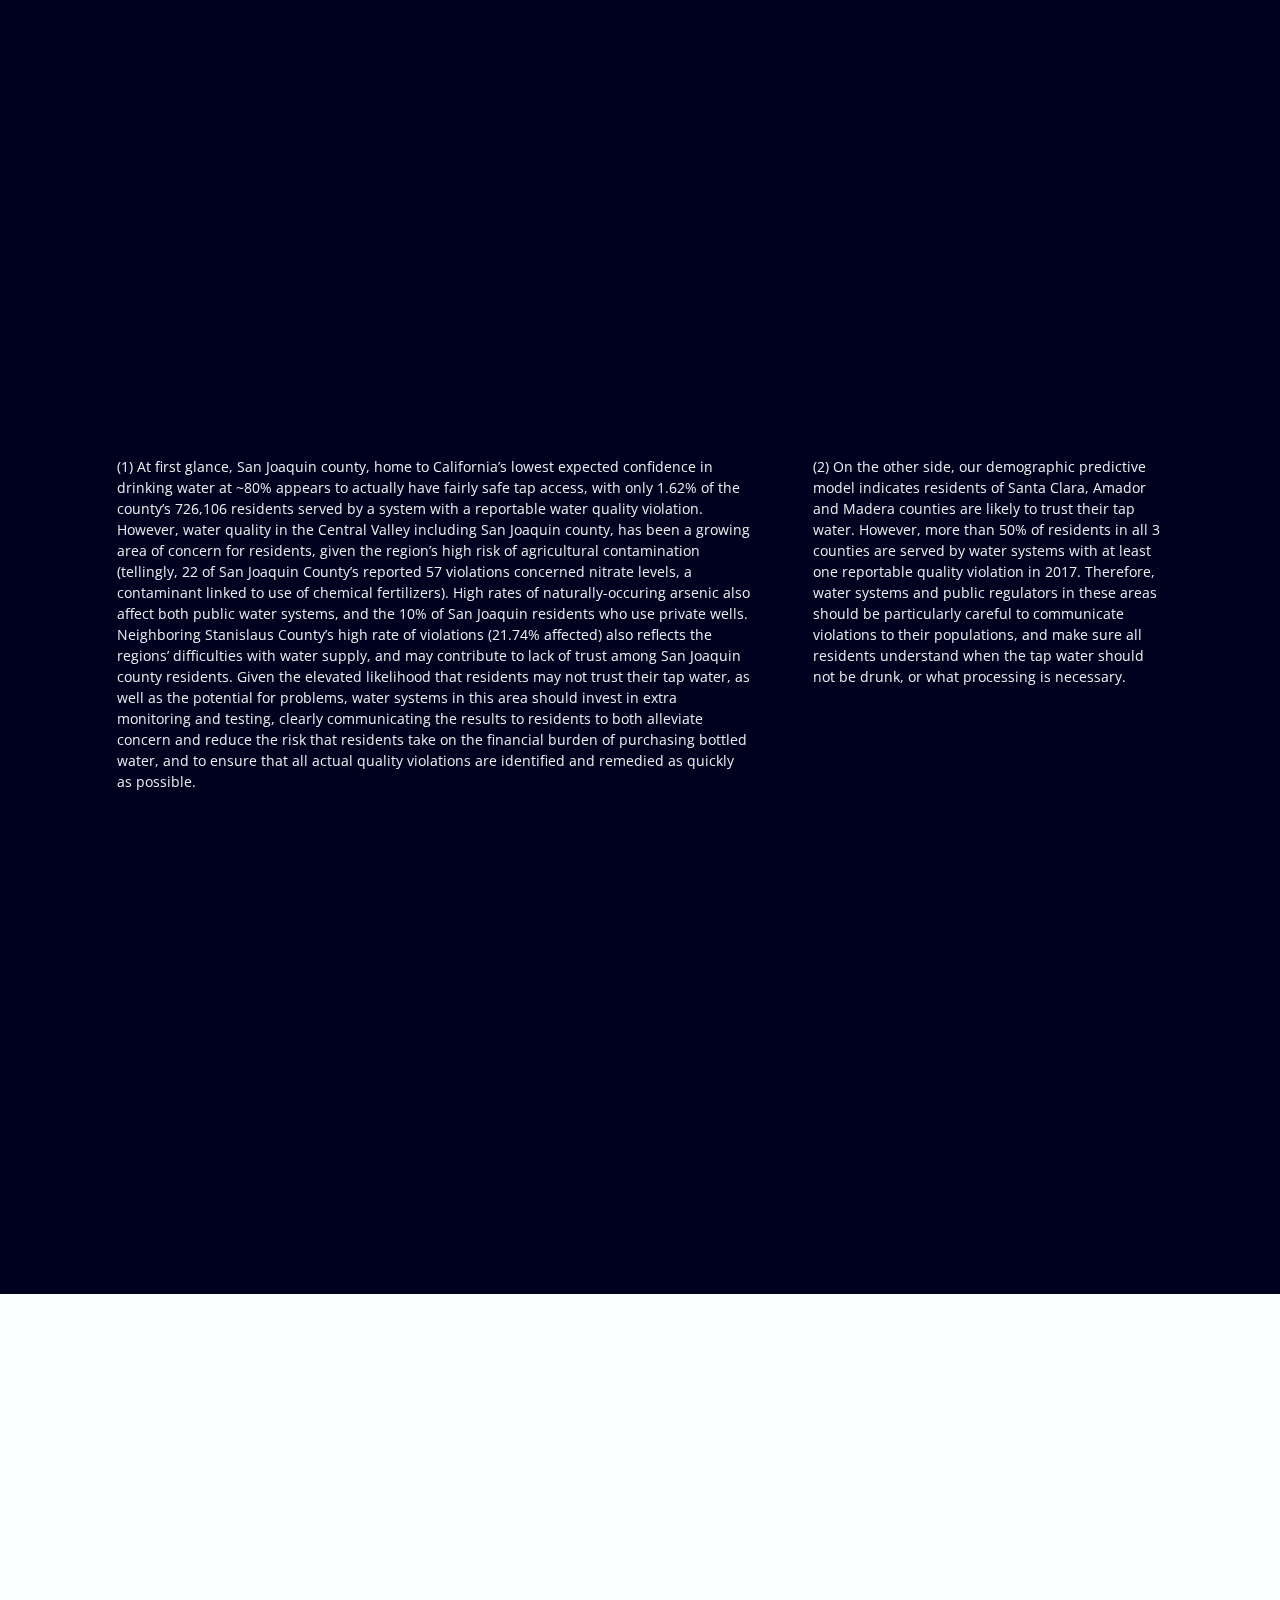
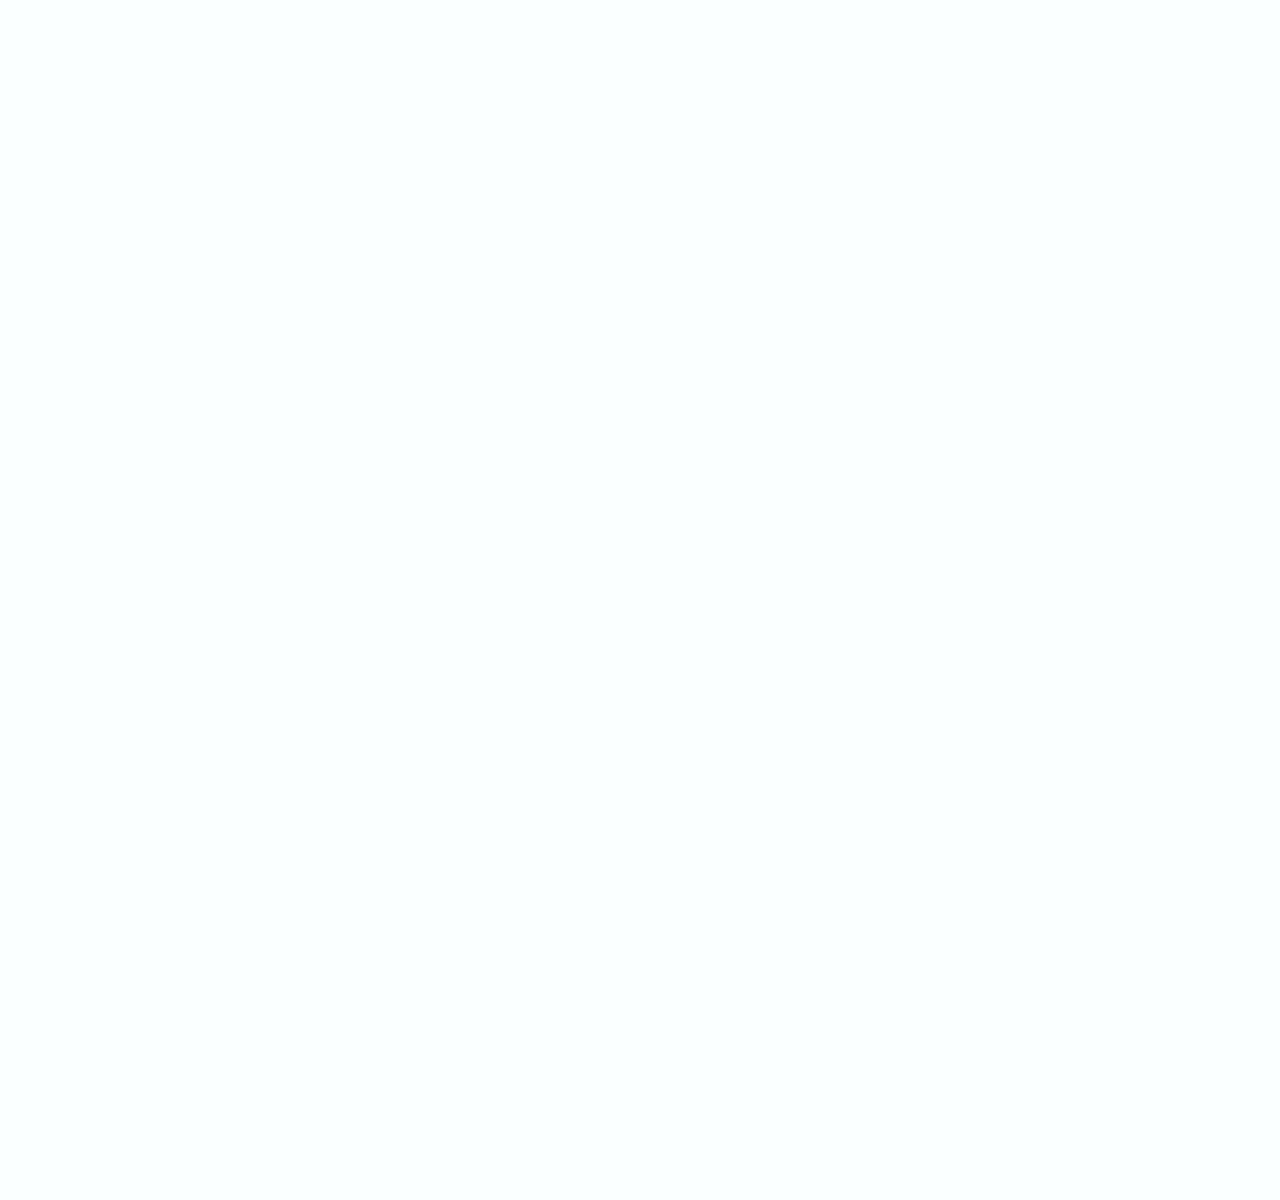
==== commit fd1950fa: "fonts" ====
--- a/index.html
+++ b/index.html
@@ -7,7 +7,7 @@
     <script src="https://unpkg.com/aos@2.3.1/dist/aos.js"></script>
     <link rel="stylesheet" href="https://maxcdn.bootstrapcdn.com/bootstrap/4.0.0/css/bootstrap.min.css" integrity="sha384-Gn5384xqQ1aoWXA+058RXPxPg6fy4IWvTNh0E263XmFcJlSAwiGgFAW/dAiS6JXm" crossorigin="anonymous">
     <link href="https://unpkg.com/aos@2.3.1/dist/aos.css" rel="stylesheet">
-    <link href="https://fonts.googleapis.com/css?family=Open+Sans:300,400|Ramabhadra" rel="stylesheet">
+    <link href="https://fonts.googleapis.com/css?family=Open+Sans:300,400,600|Ramabhadra" rel="stylesheet">
     <link rel = "stylesheet" type = "text/css" href = "style.css" />
 </head>
 <body>
--- a/style.css
+++ b/style.css
@@ -13,6 +13,10 @@
 
 h6, p, label {
     font-family: 'Open Sans', sans-serif;
+}
+
+h6 {
+    font-weight: 600;
 }
 
 #solution {
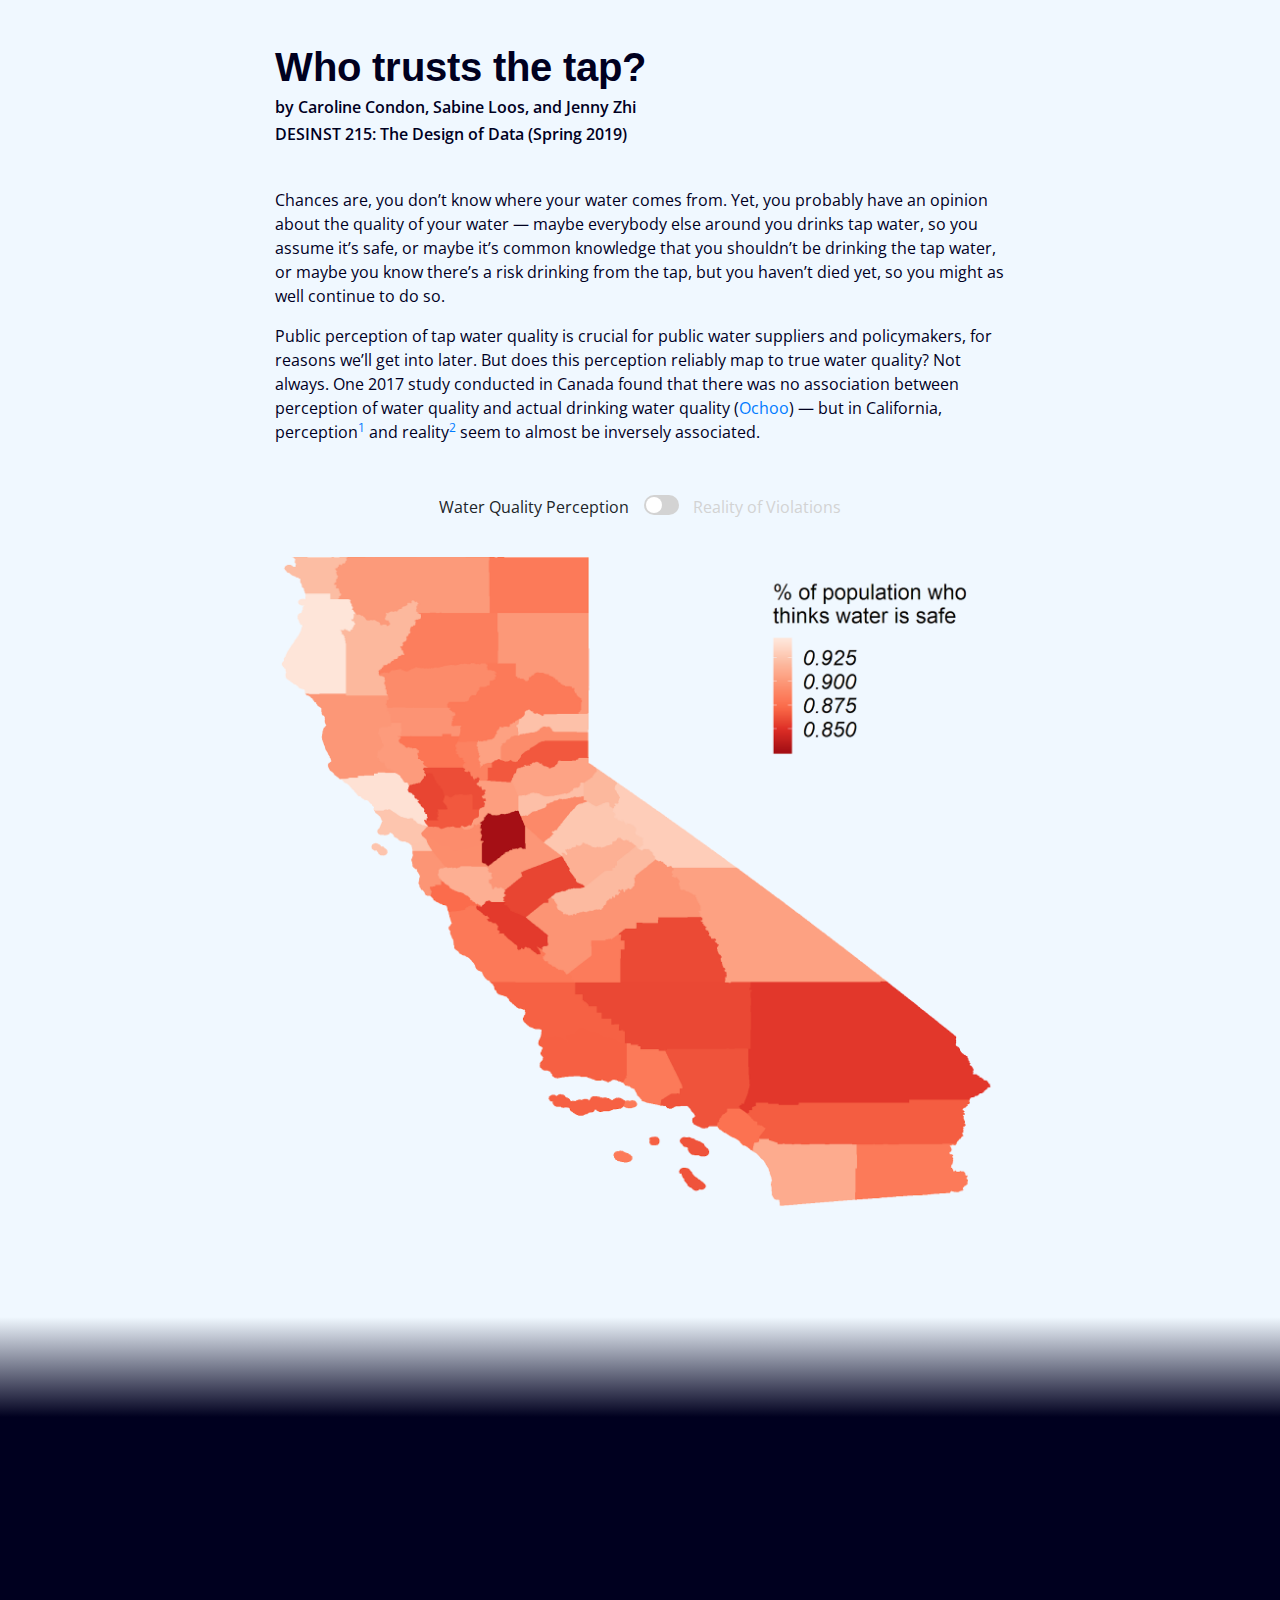
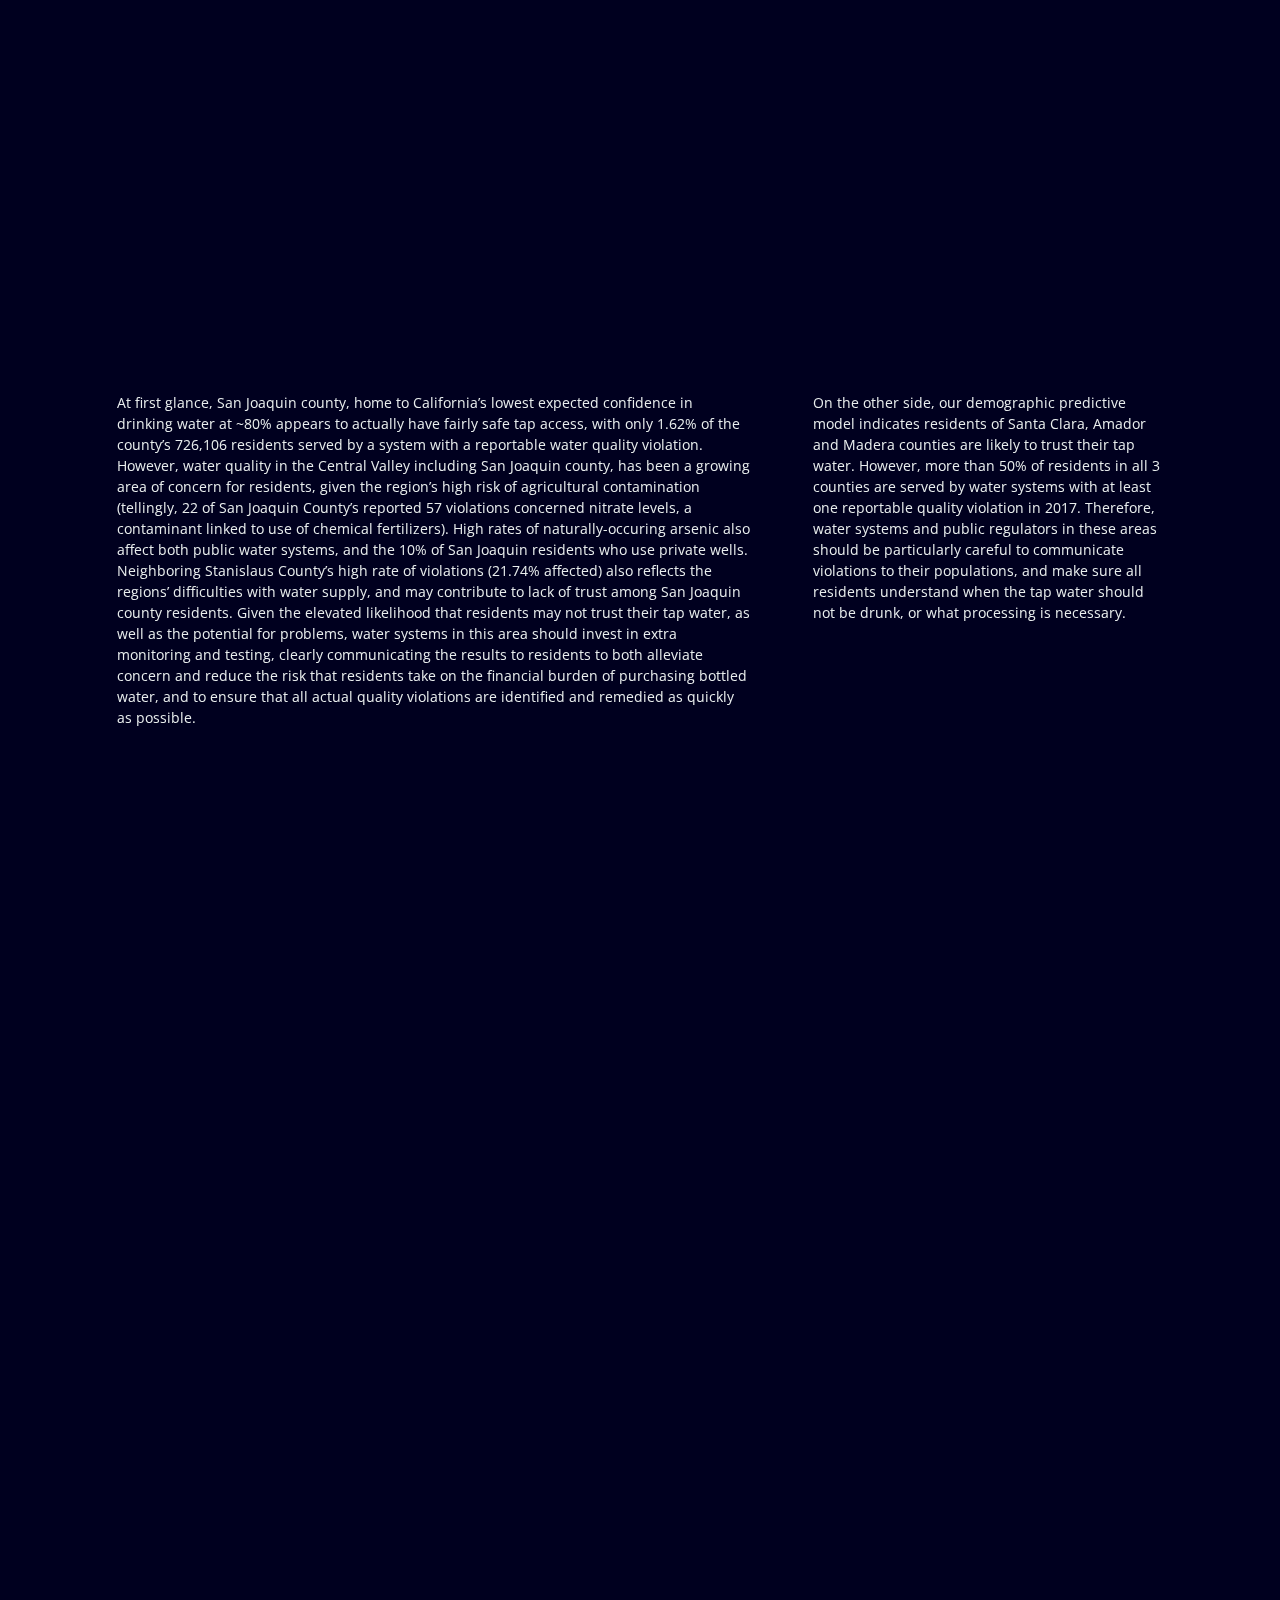
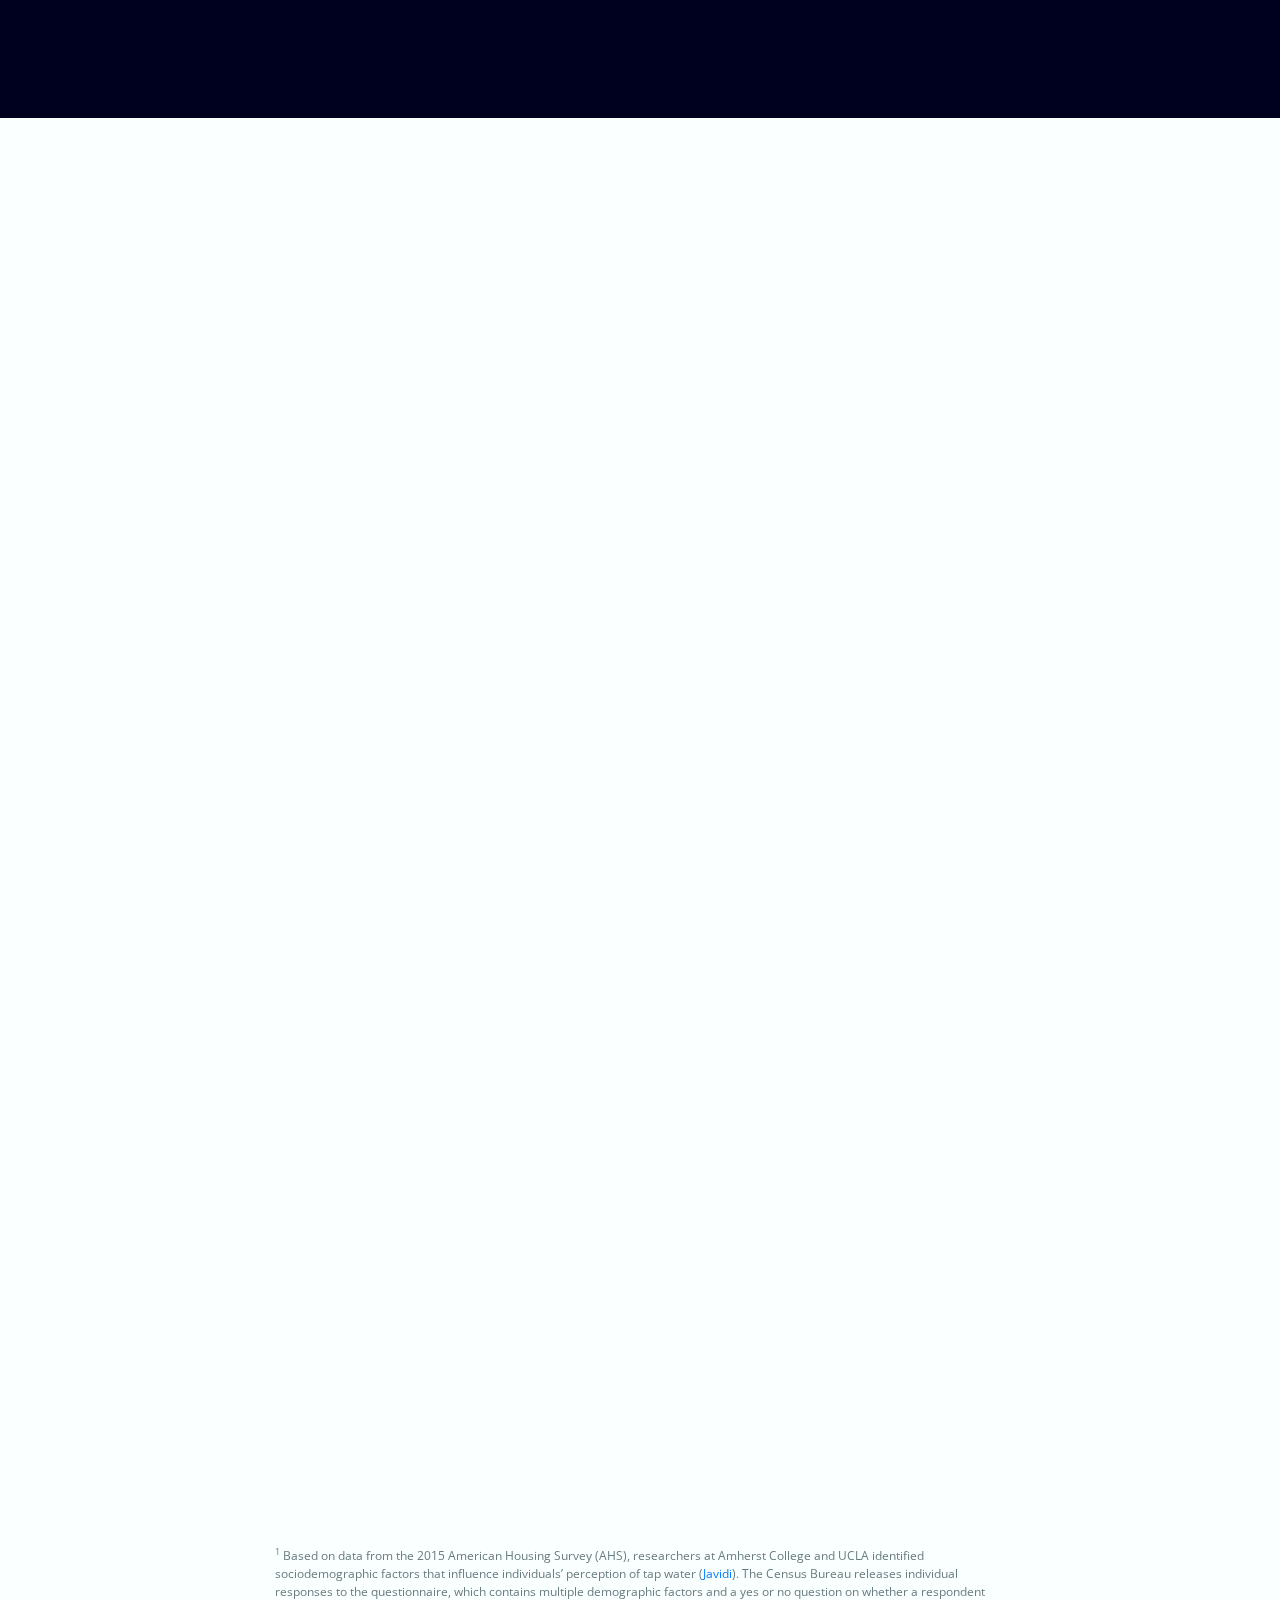
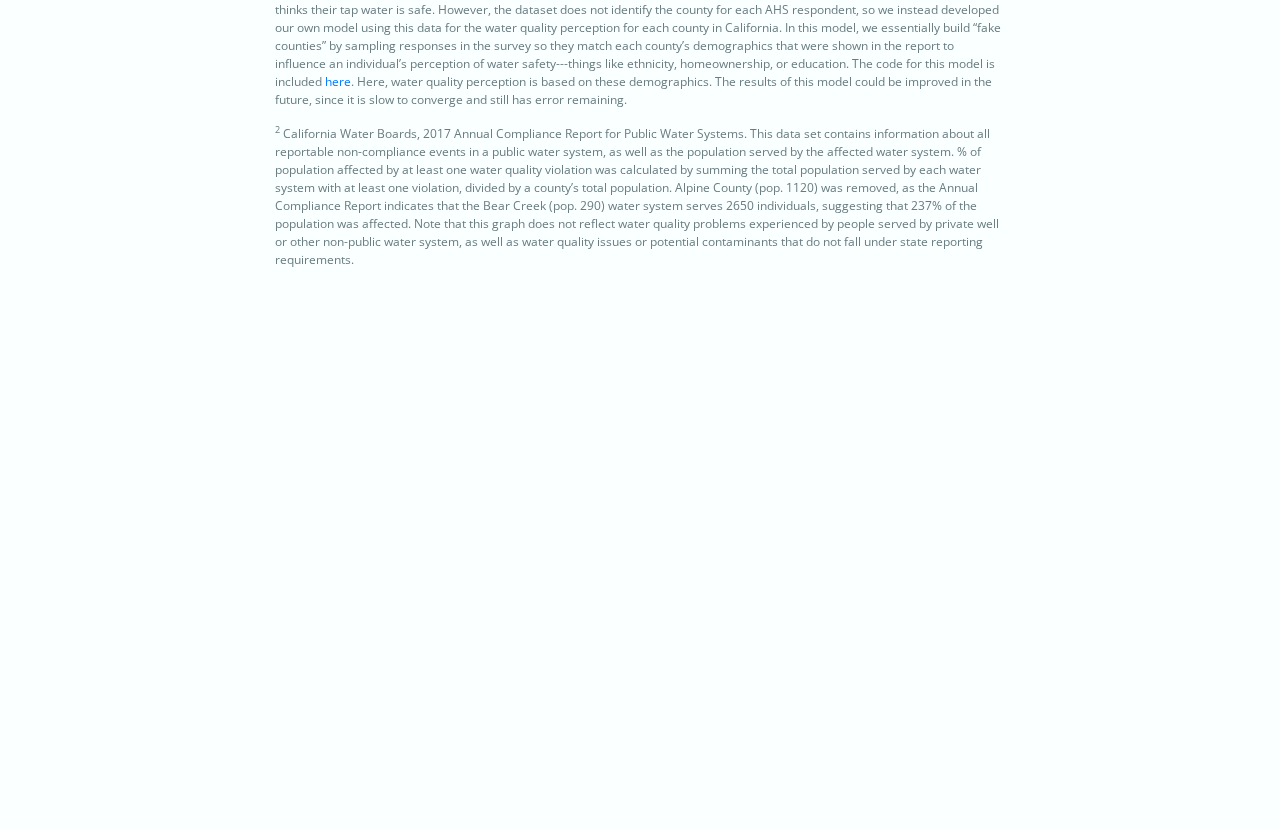
==== commit a836f43f: "final1" ====
--- a/index.html
+++ b/index.html
@@ -2,7 +2,7 @@
 <html lang="en">
 <head>
     <meta charset="UTF-8">
-    <title>This is water.</title>
+    <title>Who trusts the tap?</title>
     <script src="script.js"></script>
     <script src="https://unpkg.com/aos@2.3.1/dist/aos.js"></script>
     <link rel="stylesheet" href="https://maxcdn.bootstrapcdn.com/bootstrap/4.0.0/css/bootstrap.min.css" integrity="sha384-Gn5384xqQ1aoWXA+058RXPxPg6fy4IWvTNh0E263XmFcJlSAwiGgFAW/dAiS6JXm" crossorigin="anonymous">
@@ -17,15 +17,15 @@
             <div class="col"></div>
             <div class="col-8">
                 <div id="heading">
-                    <h1>This is water.</h1>
+                    <h1>Who trusts the tap?</h1>
                     <h6>by Caroline Condon, Sabine Loos, and Jenny Zhi</h6>
                     <h6>DESINST 215: The Design of Data (Spring 2019)</h6>
                 </div>
                 <div class="content">
                     <div >
-                        <p>This is the "hook" -- introduction text. Lorem ipsum dolor sit amet, consectetur adipiscing elit. Duis ac venenatis enim. Sed sed ligula vel leo semper aliquam sit amet dictum elit. Fusce interdum elementum porttitor. Class aptent taciti sociosqu ad litora torquent per conubia nostra, per inceptos himenaeos. Sed sit amet fermentum metus. Fusce non interdum ante. Aliquam erat volutpat. Nunc sit amet cursus ipsum, sit amet finibus felis. Suspendisse condimentum ex a tempus mattis. Nam pretium convallis lorem ut ultrices. Duis volutpat augue sit amet pellentesque commodo. Nulla pharetra dapibus purus, nec pellentesque erat.</p>
-                        <h3>Where do people trust the tap?</h3>
-                        <p>Explanation of perception & reality data. Lorem ipsum dolor sit amet, consectetur adipiscing elit. Duis ac venenatis enim. Sed sed ligula vel leo semper aliquam sit amet dictum elit. Fusce interdum elementum porttitor. Class aptent taciti sociosqu ad litora torquent per conubia nostra, per inceptos himenaeos. Sed sit amet fermentum metus. Fusce non interdum ante. Aliquam erat volutpat. Nunc sit amet cursus ipsum, sit amet finibus felis. Suspendisse condimentum ex a tempus mattis. Nam pretium convallis lorem ut ultrices. Duis volutpat augue sit amet pellentesque commodo. Nulla pharetra dapibus purus, nec pellentesque erat.</p>
+                        <p>Chances are, you don’t know where your water comes from. Yet, you probably have an opinion about the quality of your water — maybe everybody else around you drinks tap water, so you assume it’s safe, or maybe it’s common knowledge that you shouldn’t be drinking the tap water, or maybe you know there’s a risk drinking from the tap, but you haven’t died yet, so you might as well continue to do so. </p>
+                        <p>Public perception of tap water quality is crucial for public water suppliers and policymakers, for reasons we’ll get into later. But does this perception reliably map to true water quality? Not always. One 2017 study conducted in Canada found that there was no association between perception of water quality and actual drinking water quality (<a href="https://www.sciencedirect.com/science/article/pii/S0013935117312653" target="_blank">Ochoo</a>) —  but in California, perception<sup><a href="#footnotes">1</a></sup> and reality<sup><a href="#footnotes">2</a></sup> seem to almost be inversely associated.
+                        </p>
                         <div class="graphic">
                             <div id="perception-switch">
                                 <label class="toggle-label" id="toggle-label-p">Water Quality Perception</label>
@@ -50,28 +50,29 @@
 </div>
 <div id="dark">
     <div class="container">
+        <h3 data-aos="fade-up">What does this mean?</h3>
         <div class="row">
             <div class="col"></div>
             <div class="col-5" data-aos="fade-up">
-                <h5 style="text-align:center">Water Quality Perception</h5>
-                <img src="graphics/perception_highlighted.png" style="width:100%"/>
+                <h6 style="text-align:center">San Joaquin</h6>
+                <img src="graphics/sanjoaquin.png" style="width:100%"/>
             </div>
             <div class="col"></div>
             <div class="col-5" data-aos="fade-up">
-                <h5 style="text-align:center">Reality of Violations</h5>
-                <img src="graphics/violations_highlighted.png" style="width:100%"/>
+                <h6 style="text-align:center">Santa Clara, Amador, Madera</h6>
+                <img src="graphics/amador.png" style="width:100%"/>
             </div>
             <div class="col"></div>
         </div>
         <div class="row">
             <div class="col"></div>
             <div class="col-7">
-                <p style="font-size: 14px">(1) At first glance, San Joaquin county, home to California’s lowest expected confidence in drinking water at ~80% appears to actually have fairly safe tap access, with only 1.62% of the county’s 726,106 residents served by a system with a reportable water quality violation. However, water quality in the Central Valley including San Joaquin county, has been a growing area of concern for residents, given the region’s high risk of agricultural contamination (tellingly, 22 of San Joaquin County’s reported 57 violations concerned nitrate levels, a contaminant linked to use of chemical fertilizers). High rates of naturally-occuring arsenic also affect both public water systems, and the 10% of San Joaquin residents who use private wells. Neighboring Stanislaus County’s high rate of violations (21.74% affected) also reflects the regions’ difficulties with water supply, and may contribute to lack of trust among San Joaquin county residents. Given the elevated likelihood that residents may not trust their tap water, as well as the potential for problems, water systems in this area should invest in extra monitoring and testing, clearly communicating the results to residents to both alleviate concern and reduce the risk that residents take on the financial burden of purchasing bottled water, and to ensure that all actual quality violations are identified and remedied as quickly as possible.
+                <p style="font-size: 14px">At first glance, San Joaquin county, home to California’s lowest expected confidence in drinking water at ~80% appears to actually have fairly safe tap access, with only 1.62% of the county’s 726,106 residents served by a system with a reportable water quality violation. However, water quality in the Central Valley including San Joaquin county, has been a growing area of concern for residents, given the region’s high risk of agricultural contamination (tellingly, 22 of San Joaquin County’s reported 57 violations concerned nitrate levels, a contaminant linked to use of chemical fertilizers). High rates of naturally-occuring arsenic also affect both public water systems, and the 10% of San Joaquin residents who use private wells. Neighboring Stanislaus County’s high rate of violations (21.74% affected) also reflects the regions’ difficulties with water supply, and may contribute to lack of trust among San Joaquin county residents. Given the elevated likelihood that residents may not trust their tap water, as well as the potential for problems, water systems in this area should invest in extra monitoring and testing, clearly communicating the results to residents to both alleviate concern and reduce the risk that residents take on the financial burden of purchasing bottled water, and to ensure that all actual quality violations are identified and remedied as quickly as possible.
                 </p>
             </div>
             <div class="col"></div>
             <div class="col-4">
-                <p style="font-size: 14px">(2) On the other side, our demographic predictive model indicates residents of Santa Clara, Amador and Madera counties are likely to trust their tap water. However, more than 50% of residents in all 3 counties are served by water systems with at least one reportable quality violation in 2017. Therefore, water systems and public regulators in these areas should be particularly careful to communicate violations to their populations, and make sure all residents understand when the tap water should not be drunk, or what processing is necessary. </p>
+                <p style="font-size: 14px">On the other side, our demographic predictive model indicates residents of Santa Clara, Amador and Madera counties are likely to trust their tap water. However, more than 50% of residents in all 3 counties are served by water systems with at least one reportable quality violation in 2017. Therefore, water systems and public regulators in these areas should be particularly careful to communicate violations to their populations, and make sure all residents understand when the tap water should not be drunk, or what processing is necessary. </p>
             </div>
             <div class="col"></div>
         </div>
@@ -81,9 +82,9 @@
                 <div class="content">
                     <div >
                         <h3>Why does perception matter?</h3>
-                        <p>Lorem ipsum dolor sit amet, consectetur adipiscing elit. Duis ac venenatis enim. Sed sed ligula vel leo semper aliquam sit amet dictum elit. Fusce interdum elementum porttitor. Class aptent taciti sociosqu ad litora torquent per conubia nostra, per inceptos himenaeos. Sed sit amet fermentum metus. Fusce non interdum ante. Aliquam erat volutpat. Nunc sit amet cursus ipsum, sit amet finibus felis. Suspendisse condimentum ex a tempus mattis. Nam pretium convallis lorem ut ultrices. Duis volutpat augue sit amet pellentesque commodo. Nulla pharetra dapibus purus, nec pellentesque erat.</p>
-                        <p>[water bottle graphics here]</p>
-                        <p>Lorem ipsum dolor sit amet, consectetur adipiscing elit. Duis ac venenatis enim. Sed sed ligula vel leo semper aliquam sit amet dictum elit. Fusce interdum elementum porttitor. Class aptent taciti sociosqu ad litora torquent per conubia nostra, per inceptos himenaeos. Sed sit amet fermentum metus. Fusce non interdum ante. Aliquam erat volutpat. Nunc sit amet cursus ipsum, sit amet finibus felis. Suspendisse condimentum ex a tempus mattis. Nam pretium convallis lorem ut ultrices. Duis volutpat augue sit amet pellentesque commodo. Nulla pharetra dapibus purus, nec pellentesque erat.</p>
+                        <p>If San Joaquin residents feel like their tap water is unsafe, does that mean that they’re turning to other resources for their drinking water? Water suppliers would need to know if their consumers are spending less on their water utilities because they think it’s unsafe. To answer this question, we can compare water quality perception of each county to the volume of water bottles purchased in a single year. What we’d expect is higher water quality perception means fewer water bottles purchased. </p>
+                        <img src="graphics/wb_sales.png" class="graphic" />
+                        <p>Here, we can say that this is the case, to a degree, but there is such a negligible negative relationship that many other factors probably drive people’s decision to purchase water bottles.</p>
                     </div>
                 </div>
             </div>
@@ -98,14 +99,29 @@
             <div class="col-8" data-aos="fade-up">
                 <div class="content">
                     <div>
-                        <h3>How can we address perception?</h3>
-                        <p>The question addressing perception of water quality was asked once as a rotating question in the American Housing Survey, and is our only concrete hint as to what people are feeling about their water quality. More often than not, we don’t have this data. But, once again, it’s an important piece of data to monitor. One proxy through which cities can do so is search popularity.</p>
+                        <h3>How can we estimate perception?</h3>
+                        <p>The question addressing perception of water quality was asked once as a rotating question in the American Housing Survey, and that is our only concrete hint as to what people are feeling about their water quality. More often than not, we don’t have this data. But it’s an important piece of data to monitor. One proxy through which cities can do so is search popularity.</p>
                         <img src="graphics/searches.png" class="graphic">
                         <p>This chart maps search popularity of water quality related terms, such as “water quality,” “drinking water,” and “water purification,” (from Google Trends) to our safety perception percentages for fourteen metro areas that cover California. The higher proportion of all searches a term takes up, the higher search popularity score it has. All counties fall within one of the metro areas.</p>
-                        <p>Excluding the three metro areas on the left side of the chart (Medford-Klamath Falls, Reno, and El Centro), the more people search for water quality related terms, the more trust they have in their water quality. As for the three outliers, they are the metro areas with the lowest populations, and may be more heavily populated by rural residents, who tend to be more knowledgeable about their water and therefore have greater trust in their water quality.</p>
+                        <p>Excluding the three metro areas on the left side of the chart (Medford-Klamath Falls, Reno, and El Centro), the more people search for water quality related terms, the more trust they have in their water quality. As for the three outliers, they are the metro areas with the lowest populations, and may be more heavily populated by rural residents, who tend to be more knowledgeable about their water and therefore have greater trust in their water quality (<a href="https://www.ncbi.nlm.nih.gov/pmc/articles/PMC4948862/" target="_blank">Dean</a>).</p>
                         <p>Cities can use this search popularity information to monitor how their residents perceive the quality of their water. Depending on whether or not that perception matches with the reality of the situation, they can then decide how to modify or improve related communication to address the discrepancy.</p>
-                        <br/>
-                        <p>When asked about why he thinks his water is safe to drink, one of our interviewees was at a loss for words. He didn’t know. “Not having this information seems a little funny.” Currently, perception and reality don’t seem to match up, and this is often the fault of poor communication. It will never hurt to have increased trust, transparency, and knowledge about water quality, and tackling perception -- or the inaccuracy of it -- is the first step. </p>
+                        <hr/>
+                        <p>When asked about why he thinks his water is safe to drink, one of our interviewees was at a loss for words. He didn’t know. “Not having this information seems a little funny.” Currently, perception and reality don’t seem to match up, and this is often the fault of poor communication. It will never hurt to have increased trust, transparency, and knowledge about water quality, and tackling perception — or the inaccuracy of it — is the first step. </p>
+                    </div>
+                </div>
+            </div>
+            <div class="col"></div>
+        </div>
+    </div>
+</div><div id="footnotes">
+    <div class="container">
+        <div class="row">
+            <div class="col"></div>
+            <div class="col-8">
+                <div class="content">
+                    <div>
+                        <p><sup>1</sup> Based on data from the 2015 American Housing Survey (AHS), researchers at Amherst College and UCLA identified sociodemographic factors that influence individuals’ perception of tap water (<a href="https://agupubs.onlinelibrary.wiley.com/doi/full/10.1029/2017WR022186" target="_blank">Javidi</a>). The Census Bureau releases individual responses to the questionnaire, which contains multiple demographic factors and a yes or no question on whether a respondent thinks their tap water is safe. However, the dataset does not identify the county for each AHS respondent, so we instead developed our own model using this data for the water quality perception for each county in California. In this model, we essentially build “fake counties” by sampling responses in the survey so they match each county’s demographics that were shown in the report to influence an individual’s perception of water safety---things like ethnicity, homeownership, or education. The code for this model is included <a href="https://drive.google.com/a/stanford.edu/file/d/198s4eiHeAngQ2eHC6UGtnFs7OSo-c4cI/view?usp=sharing" target="_blank">here</a>. Here, water quality perception is based on these demographics. The results of this model could be improved in the future, since it is slow to converge and still has error remaining.</p>
+                        <p><sup>2</sup> California Water Boards, 2017 Annual Compliance Report for Public Water Systems. This data set contains information about all reportable non-compliance events in a public water system, as well as the population served by the affected water system. % of population affected by at least one water quality violation was calculated by summing the total population served by each water system with at least one violation, divided by a county’s total population. Alpine County (pop. 1120) was removed, as the Annual Compliance Report indicates that the Bear Creek (pop. 290) water system serves 2650 individuals, suggesting that 237% of the population was affected. Note that this graph does not reflect water quality problems experienced by people served by private well or other non-public water system, as well as water quality issues or potential contaminants that do not fall under state reporting requirements. </p>
                     </div>
                 </div>
             </div>
--- a/style.css
+++ b/style.css
@@ -3,7 +3,7 @@
     height: 100px
 }
 
-html, #solution {
+html, #solution, #footnotes {
     background-color: rgb(250, 255, 255);
 }
 
@@ -21,7 +21,7 @@
 
 #solution {
     padding-top: 20px;
-    padding-bottom: 80px;
+    padding-bottom: 30px;
 }
 
 #heading {
@@ -44,12 +44,23 @@
     color: rgb(250, 255, 255);
 }
 
-#dark p, #dark h5 {
+#dark p, #dark h5, #dark h6 {
     color: rgb(233, 238, 238);
+    margin-bottom: 20px;
+    margin-top: 30px;
 }
 
 #solution h4, #solution p {
     color: #00001f;
+}
+
+#footnotes p {
+    font-size: 12px;
+    color: #687c80;
+}
+
+#footnotes {
+    height: 100vh;
 }
 
 div {
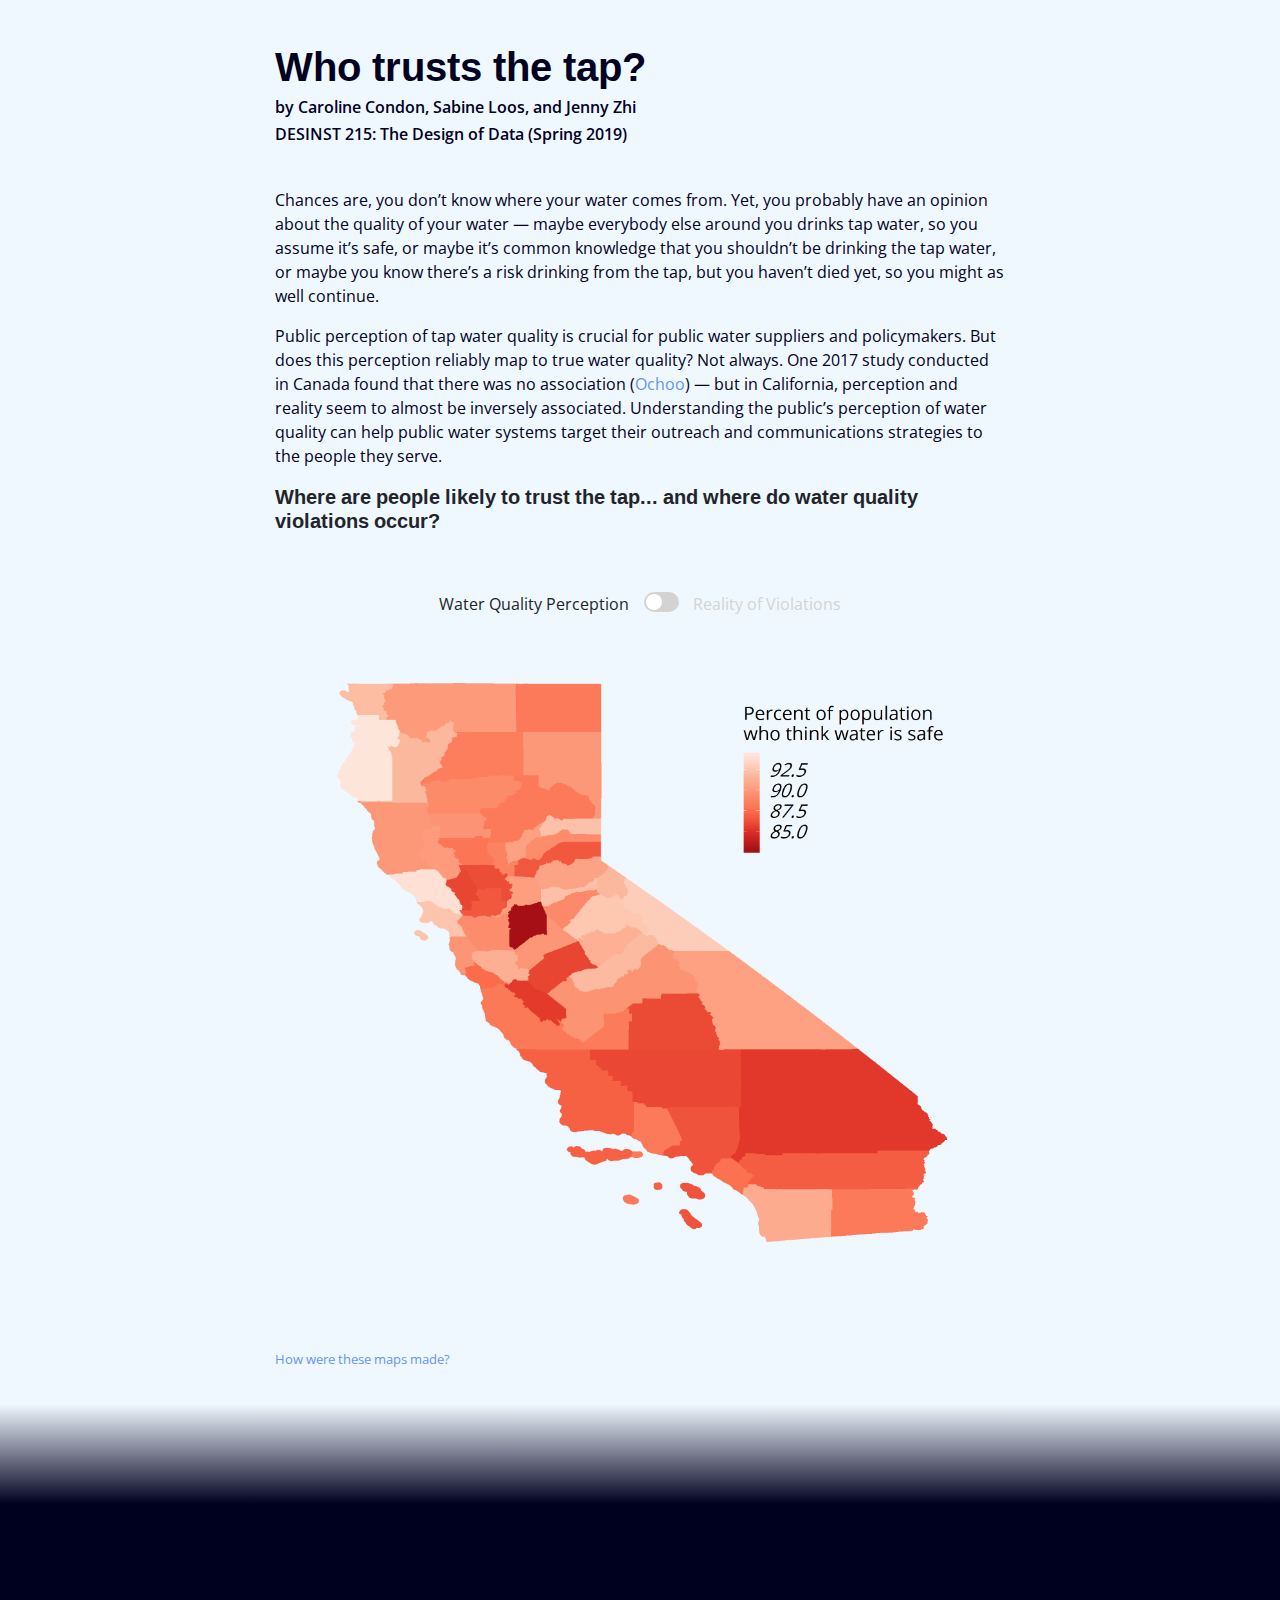
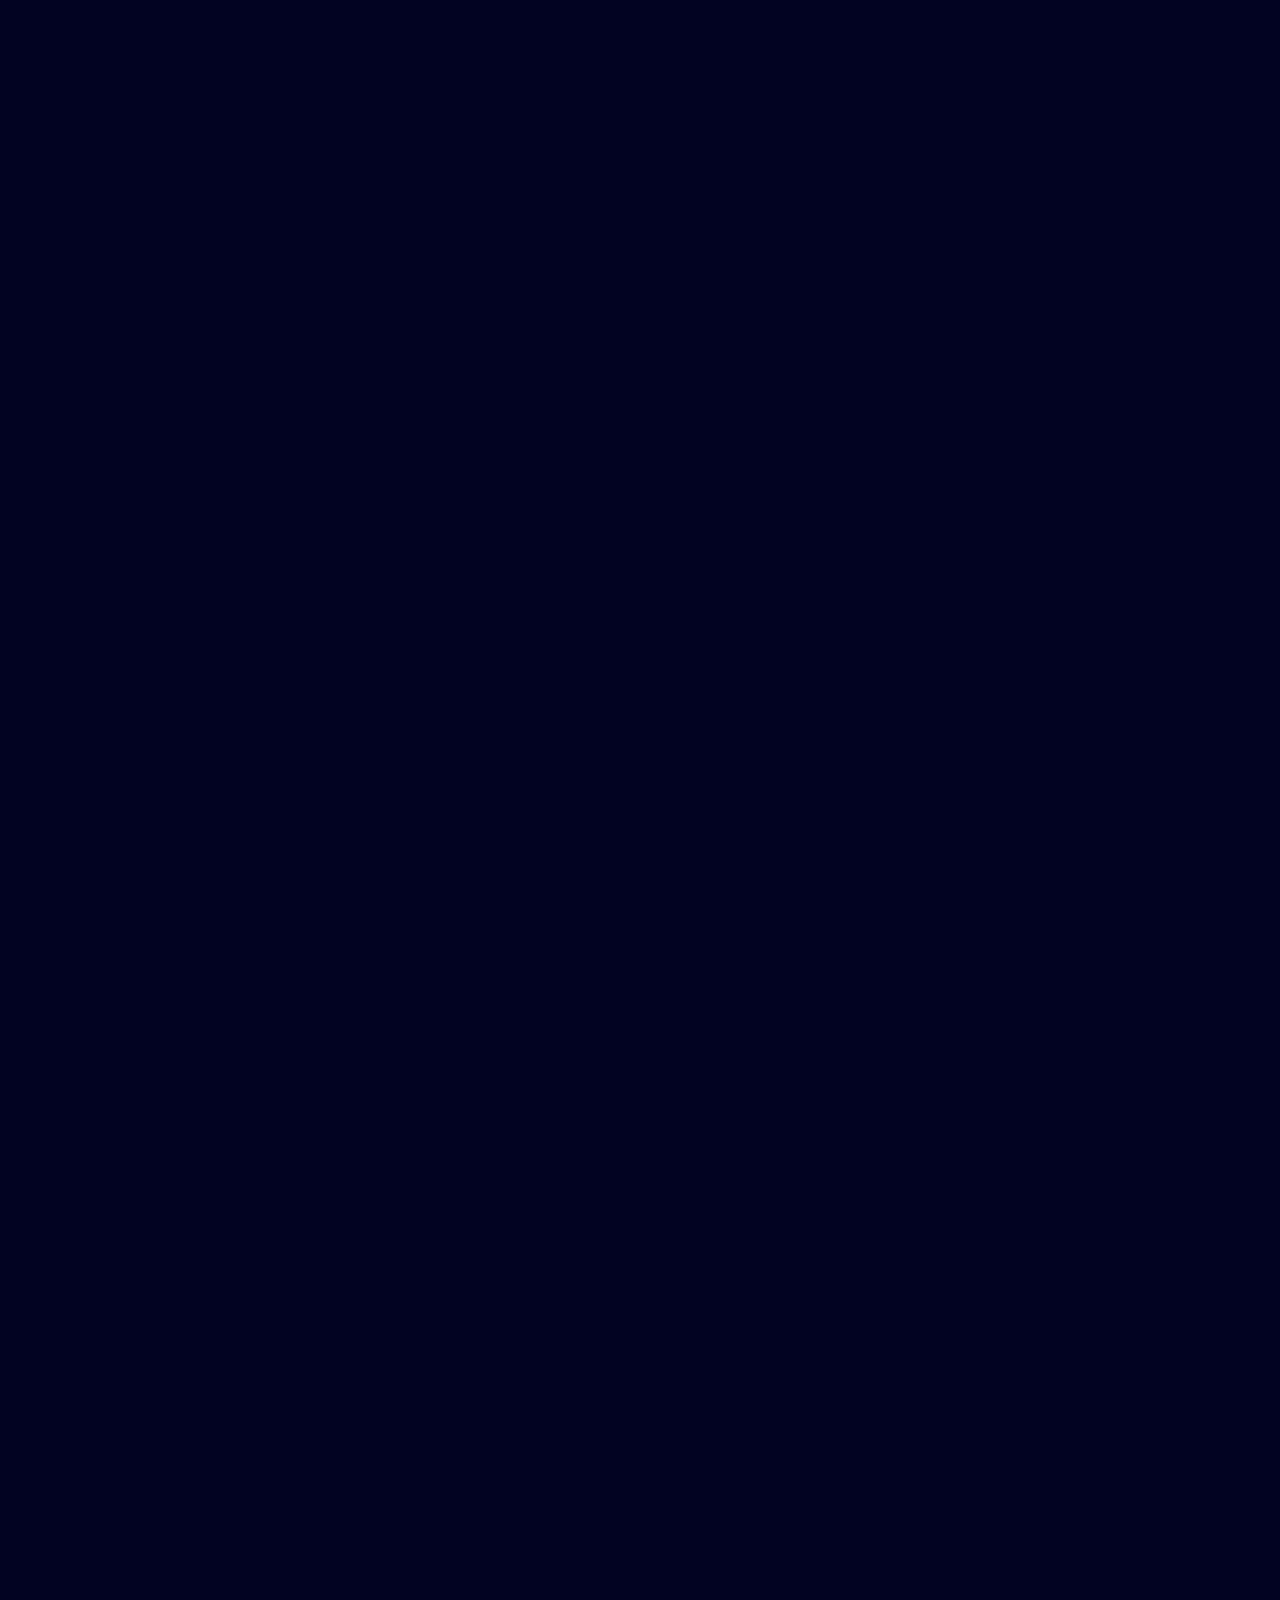
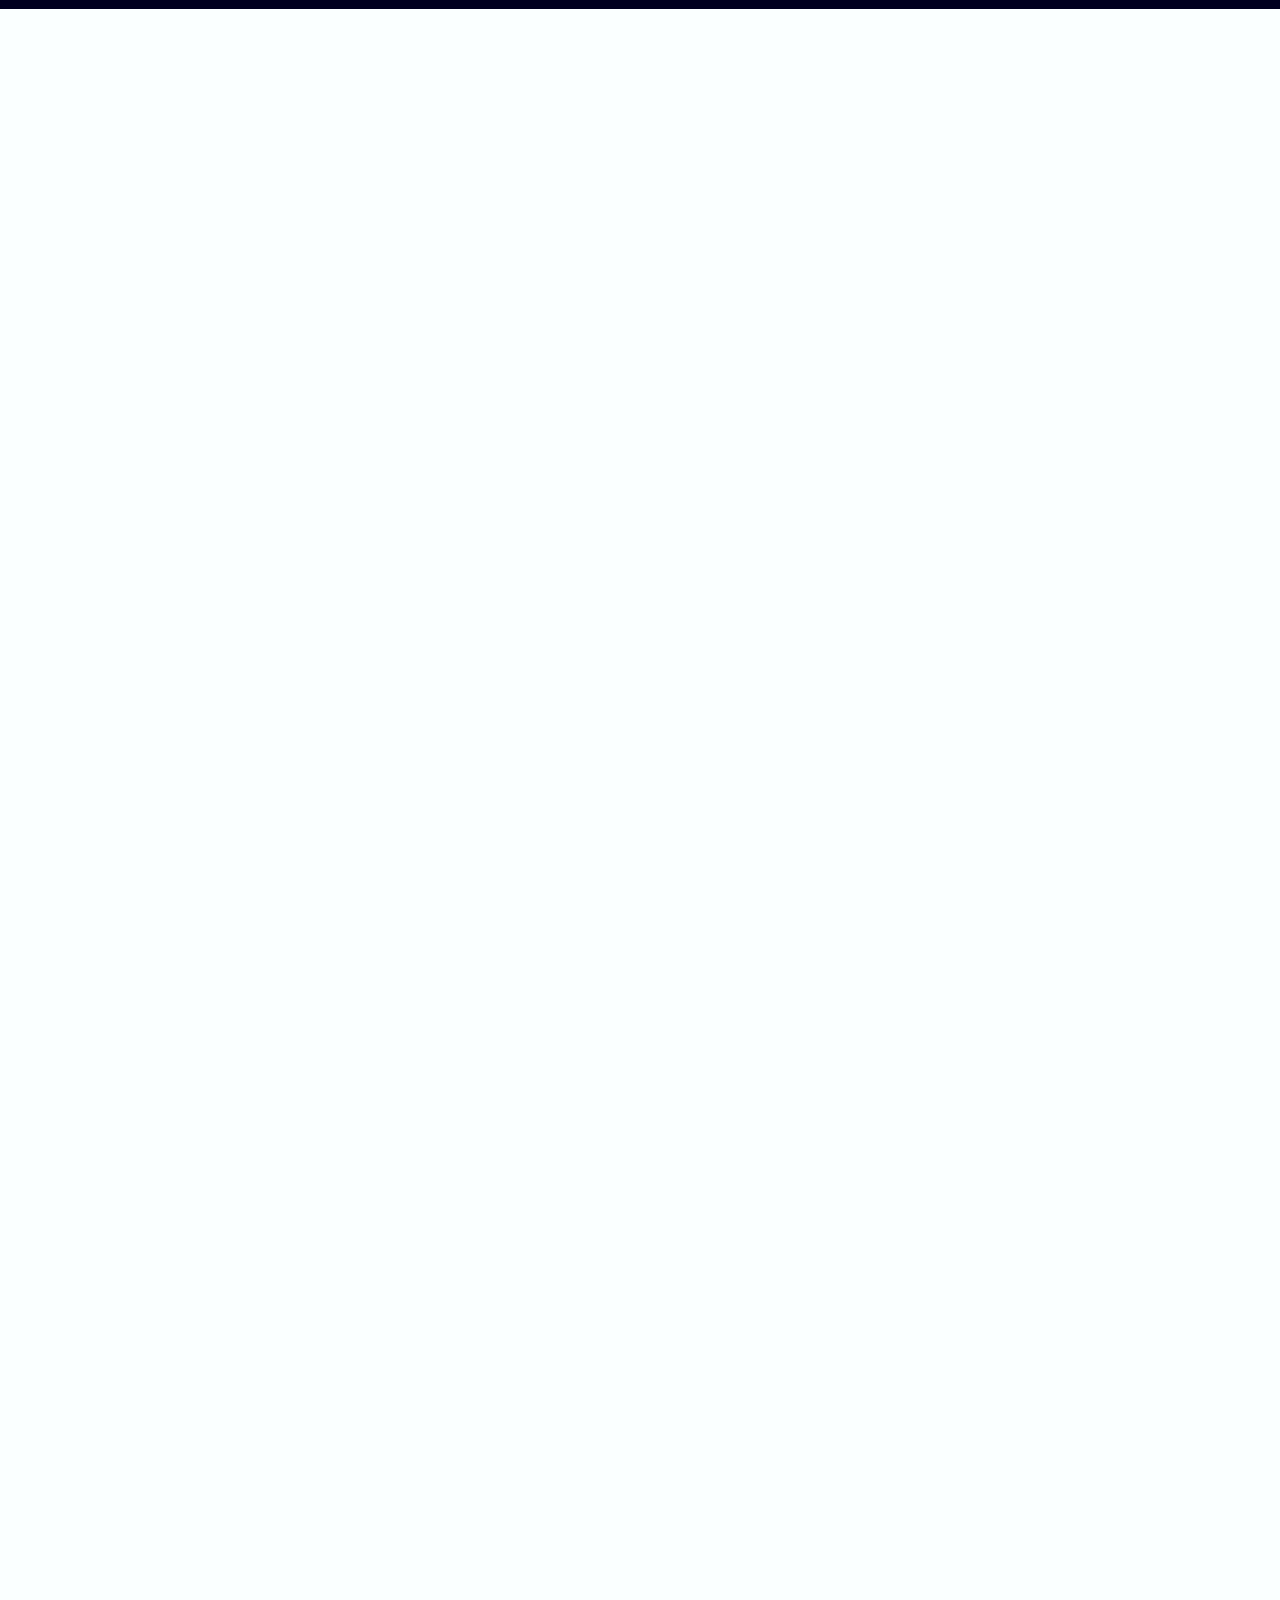
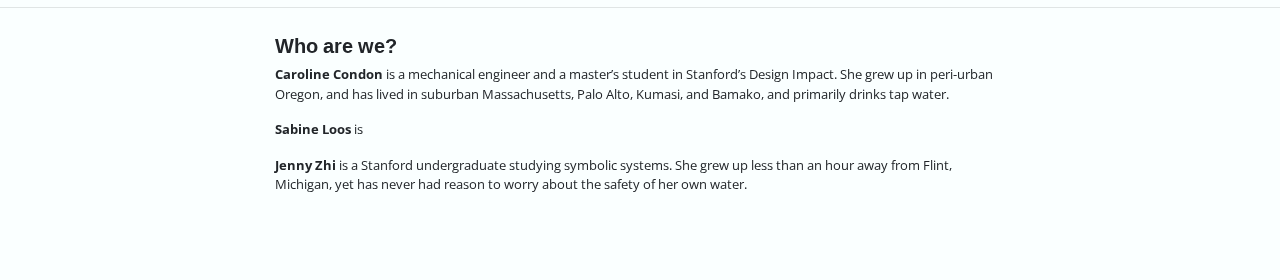
==== commit a9f23bfa: "update" ====
--- a/index.html
+++ b/index.html
@@ -3,6 +3,9 @@
 <head>
     <meta charset="UTF-8">
     <title>Who trusts the tap?</title>
+    <script src="https://code.jquery.com/jquery-3.3.1.slim.min.js" integrity="sha384-q8i/X+965DzO0rT7abK41JStQIAqVgRVzpbzo5smXKp4YfRvH+8abtTE1Pi6jizo" crossorigin="anonymous"></script>
+    <script src="https://cdnjs.cloudflare.com/ajax/libs/popper.js/1.14.3/umd/popper.min.js" integrity="sha384-ZMP7rVo3mIykV+2+9J3UJ46jBk0WLaUAdn689aCwoqbBJiSnjAK/l8WvCWPIPm49" crossorigin="anonymous"></script>
+    <script src="https://stackpath.bootstrapcdn.com/bootstrap/4.1.3/js/bootstrap.min.js" integrity="sha384-ChfqqxuZUCnJSK3+MXmPNIyE6ZbWh2IMqE241rYiqJxyMiZ6OW/JmZQ5stwEULTy" crossorigin="anonymous"></script>
     <script src="script.js"></script>
     <script src="https://unpkg.com/aos@2.3.1/dist/aos.js"></script>
     <link rel="stylesheet" href="https://maxcdn.bootstrapcdn.com/bootstrap/4.0.0/css/bootstrap.min.css" integrity="sha384-Gn5384xqQ1aoWXA+058RXPxPg6fy4IWvTNh0E263XmFcJlSAwiGgFAW/dAiS6JXm" crossorigin="anonymous">
@@ -23,9 +26,9 @@
                 </div>
                 <div class="content">
                     <div >
-                        <p>Chances are, you don’t know where your water comes from. Yet, you probably have an opinion about the quality of your water — maybe everybody else around you drinks tap water, so you assume it’s safe, or maybe it’s common knowledge that you shouldn’t be drinking the tap water, or maybe you know there’s a risk drinking from the tap, but you haven’t died yet, so you might as well continue to do so. </p>
-                        <p>Public perception of tap water quality is crucial for public water suppliers and policymakers, for reasons we’ll get into later. But does this perception reliably map to true water quality? Not always. One 2017 study conducted in Canada found that there was no association between perception of water quality and actual drinking water quality (<a href="https://www.sciencedirect.com/science/article/pii/S0013935117312653" target="_blank">Ochoo</a>) —  but in California, perception<sup><a href="#footnotes">1</a></sup> and reality<sup><a href="#footnotes">2</a></sup> seem to almost be inversely associated.
-                        </p>
+                        <p>Chances are, you don’t know where your water comes from. Yet, you probably have an opinion about the quality of your water — maybe everybody else around you drinks tap water, so you assume it’s safe, or maybe it’s common knowledge that you shouldn’t be drinking the tap water, or maybe you know there’s a risk drinking from the tap, but you haven’t died yet, so you might as well continue. </p>
+                        <p>Public perception of tap water quality is crucial for public water suppliers and policymakers. But does this perception reliably map to true water quality? Not always. One 2017 study conducted in Canada found that there was no association (<a href="https://www.sciencedirect.com/science/article/pii/S0013935117312653" target="_blank">Ochoo</a>) —  but in California, perception and reality seem to almost be inversely associated. Understanding the public’s perception of water quality can help public water systems target their outreach and communications strategies to the people they serve. </p>
+                        <h5>Where are people likely to trust the tap... and where do water quality violations occur?</h5>
                         <div class="graphic">
                             <div id="perception-switch">
                                 <label class="toggle-label" id="toggle-label-p">Water Quality Perception</label>
@@ -35,8 +38,21 @@
                                 </label>
                                 <label class="toggle-label" id="toggle-label-r">Reality of Violations</label>
                             </div>
-                            <img src="graphics/perception.png" class="graphic" id="perception"/>
-                            <img src="graphics/violations.png" class="graphic" id="reality"/>
+                            <img src="graphics/p_safe.png" class="graphic" id="perception"/>
+                            <img src="graphics/p_violations.png" class="graphic" id="reality"/>
+                        </div>
+                        <p class="collapse-text">
+                            <a data-toggle="collapse" href="#collapseExample" role="button" aria-expanded="false" aria-controls="collapseExample">
+                                How were these maps made?
+                            </a>
+                        </p>
+                        <div class="collapse" id="collapseExample">
+                            <div class="card card-body">
+                                <h6 class="collapse-text">Water Quality Perception</h6>
+                                <p class="collapse-text">Based on data from the 2015 American Housing Survey (AHS), researchers at Amherst College and UCLA identified sociodemographic factors that influence individuals’ perception of tap water (<a href="https://agupubs.onlinelibrary.wiley.com/doi/full/10.1029/2017WR022186" target="_blank">Javidi</a>). The Census Bureau releases individual responses to the questionnaire, which contains multiple demographic factors and a yes or no question on whether a respondent thinks their tap water is safe. However, the dataset does not identify the county for each AHS respondent, so we instead developed our own model using this data for the water quality perception for each county in California. In this model, we essentially build “fake counties” by sampling responses in the survey so they match each county’s demographics that were shown in the report to influence an individual’s perception of water safety — things like ethnicity, homeownership, or education. The code for this model is included <a href="code.html" target="_blank">here</a>. Here, water quality perception is based on these demographics. The results of this model could be improved in the future, since it is slow to converge and still has error remaining.</p>
+                                <h6 class="collapse-text">Water Quality Violations</h6>
+                                <p class="collapse-text">Source: California Water Boards, 2017 Annual Compliance Report for Public Water Systems. This data set contains information about all reportable non-compliance events in a public water system, as well as the population served by the affected water system. % of population affected by at least one water quality violation was calculated by summing the total population served by each water system with at least one violation, divided by the total population of the county. Alpine County (pop. 1120) was removed, as the Annual Compliance Report indicates that the Bear Creek (pop. 290) water system serves 2650 individuals, suggesting that 237% of the population was affected. Note that this graph does not reflect water quality problems experienced by people served by private well or other non-public water system, as well as water quality issues or potential contaminants that do not fall under state reporting requirements.</p>
+                            </div>
                         </div>
                     </div>
                 </div>
@@ -49,47 +65,38 @@
 
 </div>
 <div id="dark">
-    <div class="container">
-        <h3 data-aos="fade-up">What does this mean?</h3>
-        <div class="row">
-            <div class="col"></div>
-            <div class="col-5" data-aos="fade-up">
-                <h6 style="text-align:center">San Joaquin</h6>
-                <img src="graphics/sanjoaquin.png" style="width:100%"/>
-            </div>
-            <div class="col"></div>
-            <div class="col-5" data-aos="fade-up">
-                <h6 style="text-align:center">Santa Clara, Amador, Madera</h6>
-                <img src="graphics/amador.png" style="width:100%"/>
-            </div>
-            <div class="col"></div>
-        </div>
-        <div class="row">
-            <div class="col"></div>
-            <div class="col-7">
-                <p style="font-size: 14px">At first glance, San Joaquin county, home to California’s lowest expected confidence in drinking water at ~80% appears to actually have fairly safe tap access, with only 1.62% of the county’s 726,106 residents served by a system with a reportable water quality violation. However, water quality in the Central Valley including San Joaquin county, has been a growing area of concern for residents, given the region’s high risk of agricultural contamination (tellingly, 22 of San Joaquin County’s reported 57 violations concerned nitrate levels, a contaminant linked to use of chemical fertilizers). High rates of naturally-occuring arsenic also affect both public water systems, and the 10% of San Joaquin residents who use private wells. Neighboring Stanislaus County’s high rate of violations (21.74% affected) also reflects the regions’ difficulties with water supply, and may contribute to lack of trust among San Joaquin county residents. Given the elevated likelihood that residents may not trust their tap water, as well as the potential for problems, water systems in this area should invest in extra monitoring and testing, clearly communicating the results to residents to both alleviate concern and reduce the risk that residents take on the financial burden of purchasing bottled water, and to ensure that all actual quality violations are identified and remedied as quickly as possible.
-                </p>
-            </div>
-            <div class="col"></div>
-            <div class="col-4">
-                <p style="font-size: 14px">On the other side, our demographic predictive model indicates residents of Santa Clara, Amador and Madera counties are likely to trust their tap water. However, more than 50% of residents in all 3 counties are served by water systems with at least one reportable quality violation in 2017. Therefore, water systems and public regulators in these areas should be particularly careful to communicate violations to their populations, and make sure all residents understand when the tap water should not be drunk, or what processing is necessary. </p>
-            </div>
-            <div class="col"></div>
-        </div>
+    <div class="container" data-aos="fade-up">
         <div class="row">
             <div class="col"></div>
             <div class="col-8" data-aos="fade-up">
                 <div class="content">
                     <div >
-                        <h3>Why does perception matter?</h3>
-                        <p>If San Joaquin residents feel like their tap water is unsafe, does that mean that they’re turning to other resources for their drinking water? Water suppliers would need to know if their consumers are spending less on their water utilities because they think it’s unsafe. To answer this question, we can compare water quality perception of each county to the volume of water bottles purchased in a single year. What we’d expect is higher water quality perception means fewer water bottles purchased. </p>
-                        <img src="graphics/wb_sales.png" class="graphic" />
-                        <p>Here, we can say that this is the case, to a degree, but there is such a negligible negative relationship that many other factors probably drive people’s decision to purchase water bottles.</p>
+                        <h2>So why does perception matter?</h2>
+                        <h4>It’s not about water bottle sales.</h4>
+                        <p>Given the ecological impact of single-use plastic water bottles, it would be great if improving the public water supply would reduce water bottled purchases. Unfortunately, our analysis shows that’s unlikely to occur — in fact, there is no correlation between water bottle sales in a county, and the percent of the population that is likely to trust their tap water.</p>
+                        <br/>
+                        <h6>Lack of trust in tap water isn’t driving bottled water sales</h6>
+                        <img src="graphics/scatter_perception.png" class="graphic"/>
+                        <h4>But it is about people.</h4>
+                        <p>Discrepancies between public perception and actual safety of tap water can have serious repercussion for residents. Consider these counties where public perception and known water quality violations diverge:</p>
                     </div>
                 </div>
             </div>
             <div class="col"></div>
         </div>
+        <div class="row">
+            <div class="col people">
+                <h6>Low perception, few violations</h6>
+                <img src="graphics/san-joaquin.png" class="graphic" />
+                <p><b>San Joaquin</b> county residents are least likely to consider their home’s tap water to be safe to drink - yet the county appears have fairly safe tap access, with only 1.62% of the county’s 726,106 residents served by a system with a reportable water quality violation. To reduce the risk of these residents feeling unnecessarily pushed into buying pricey bottled water — or worse, the emotional impact of feeling that they and their families are drinking contaminated water — public water system officials should be proactive about performing regular testing and communicating the results to residents to build confidence in the public supply.</p>
+            </div>
+            <div class="col people">
+                <h6>High perception, many violations</h6>
+                <img src="graphics/amador.png" class="graphic" />
+                <p>Counties like <b>Santa Clara, Amador, and Madera</b> have the opposite discrepancy — residents likely to trust the tap, but more than 50% of the population were served by water systems with at least one reportable quality violation in 2017, raising the risk that people may actually be drinking unsafe water. Therefore, when water quality issues arise in these areas, public regulators in these areas should be aware that the population is likely to possess a high baseline degree of trust in the system — and therefore be particularly clear in communicating when the tap is unsafe to drink, and what protective measures individuals should take. </p>
+            </div>
+        </div>
+<br/>
     </div>
 </div>
 <div id="solution">
@@ -99,13 +106,17 @@
             <div class="col-8" data-aos="fade-up">
                 <div class="content">
                     <div>
-                        <h3>How can we estimate perception?</h3>
-                        <p>The question addressing perception of water quality was asked once as a rotating question in the American Housing Survey, and that is our only concrete hint as to what people are feeling about their water quality. More often than not, we don’t have this data. But it’s an important piece of data to monitor. One proxy through which cities can do so is search popularity.</p>
-                        <img src="graphics/searches.png" class="graphic">
-                        <p>This chart maps search popularity of water quality related terms, such as “water quality,” “drinking water,” and “water purification,” (from Google Trends) to our safety perception percentages for fourteen metro areas that cover California. The higher proportion of all searches a term takes up, the higher search popularity score it has. All counties fall within one of the metro areas.</p>
+                        <h3>How can my city understand perceptions of water quality?</h3>
+                        <p>The question addressing perception of water quality was asked once as a rotating question in the American Housing Survey, and is our only concrete hint as to what people are feeling about their water quality. More often than not, we don’t have this data.  One proxy through which cities can do so is search popularity.</p>
+                        <br/>
+                        <h6>Search activity can predict perception</h6>
+                        <img src="graphics/search.png" class="graphic">
+                        <p>This chart maps search popularity of water quality related terms, such as “water quality,” “drinking water,” and “water purification,” (Google Trends) to our safety perception percentages for fourteen metro areas that cover California. The higher proportion of all searches a term takes up, the higher search popularity score it has. All counties fall within one of the metro areas. </p>
                         <p>Excluding the three metro areas on the left side of the chart (Medford-Klamath Falls, Reno, and El Centro), the more people search for water quality related terms, the more trust they have in their water quality. As for the three outliers, they are the metro areas with the lowest populations, and may be more heavily populated by rural residents, who tend to be more knowledgeable about their water and therefore have greater trust in their water quality (<a href="https://www.ncbi.nlm.nih.gov/pmc/articles/PMC4948862/" target="_blank">Dean</a>).</p>
                         <p>Cities can use this search popularity information to monitor how their residents perceive the quality of their water. Depending on whether or not that perception matches with the reality of the situation, they can then decide how to modify or improve related communication to address the discrepancy.</p>
+                        <br/>
                         <hr/>
+                        <br/>
                         <p>When asked about why he thinks his water is safe to drink, one of our interviewees was at a loss for words. He didn’t know. “Not having this information seems a little funny.” Currently, perception and reality don’t seem to match up, and this is often the fault of poor communication. It will never hurt to have increased trust, transparency, and knowledge about water quality, and tackling perception — or the inaccuracy of it — is the first step. </p>
                     </div>
                 </div>
@@ -113,21 +124,27 @@
             <div class="col"></div>
         </div>
     </div>
-</div><div id="footnotes">
+
+</div>
+<div id="about">
+    <hr/>
+
     <div class="container">
         <div class="row">
             <div class="col"></div>
             <div class="col-8">
-                <div class="content">
-                    <div>
-                        <p><sup>1</sup> Based on data from the 2015 American Housing Survey (AHS), researchers at Amherst College and UCLA identified sociodemographic factors that influence individuals’ perception of tap water (<a href="https://agupubs.onlinelibrary.wiley.com/doi/full/10.1029/2017WR022186" target="_blank">Javidi</a>). The Census Bureau releases individual responses to the questionnaire, which contains multiple demographic factors and a yes or no question on whether a respondent thinks their tap water is safe. However, the dataset does not identify the county for each AHS respondent, so we instead developed our own model using this data for the water quality perception for each county in California. In this model, we essentially build “fake counties” by sampling responses in the survey so they match each county’s demographics that were shown in the report to influence an individual’s perception of water safety---things like ethnicity, homeownership, or education. The code for this model is included <a href="https://drive.google.com/a/stanford.edu/file/d/198s4eiHeAngQ2eHC6UGtnFs7OSo-c4cI/view?usp=sharing" target="_blank">here</a>. Here, water quality perception is based on these demographics. The results of this model could be improved in the future, since it is slow to converge and still has error remaining.</p>
-                        <p><sup>2</sup> California Water Boards, 2017 Annual Compliance Report for Public Water Systems. This data set contains information about all reportable non-compliance events in a public water system, as well as the population served by the affected water system. % of population affected by at least one water quality violation was calculated by summing the total population served by each water system with at least one violation, divided by a county’s total population. Alpine County (pop. 1120) was removed, as the Annual Compliance Report indicates that the Bear Creek (pop. 290) water system serves 2650 individuals, suggesting that 237% of the population was affected. Note that this graph does not reflect water quality problems experienced by people served by private well or other non-public water system, as well as water quality issues or potential contaminants that do not fall under state reporting requirements. </p>
-                    </div>
-                </div>
+                <h5>Who are we?</h5>
+                <p><b>Caroline Condon</b> is a mechanical engineer and a master’s student in Stanford’s Design Impact. She grew up in peri-urban Oregon, and has lived in suburban Massachusetts, Palo Alto, Kumasi, and Bamako, and primarily drinks tap water.
+                </p>
+                <p><b>Sabine Loos</b> is
+                </p>
+                <p><b>Jenny Zhi</b> is a Stanford undergraduate studying symbolic systems. She grew up less than an hour away from Flint, Michigan, yet has never had reason to worry about the safety of her own water.
+            </p>
             </div>
             <div class="col"></div>
         </div>
     </div>
+
 </div>
 
 </body>
--- a/style.css
+++ b/style.css
@@ -3,7 +3,7 @@
     height: 100px
 }
 
-html, #solution, #footnotes {
+html, #solution, #about {
     background-color: rgb(250, 255, 255);
 }
 
@@ -21,7 +21,11 @@
 
 #solution {
     padding-top: 20px;
-    padding-bottom: 30px;
+    padding-bottom: 3px;
+}
+
+a {
+    color: cornflowerblue;
 }
 
 #heading {
@@ -40,18 +44,26 @@
     background-color: #00001f;
 }
 
-#dark h3 {
+#dark h3, #dark h2, #dark h4 {
     color: rgb(250, 255, 255);
 }
 
 #dark p, #dark h5, #dark h6 {
-    color: rgb(233, 238, 238);
+    color: rgb(241, 246, 246);
     margin-bottom: 20px;
     margin-top: 30px;
 }
 
 #solution h4, #solution p {
     color: #00001f;
+}
+
+#about p {
+    font-size: 13px;
+}
+
+#about {
+    padding-bottom: 60px;
 }
 
 #footnotes p {
@@ -89,9 +101,17 @@
 .graphic {
     display: block;
     max-width: 100%;
-    max-height: 80vh;
-    margin-top: 5vh;
-    margin-bottom: 10vh;
+    max-height: 90vh;
+    margin-top: 3vh;
+    margin-bottom: 5vh;
+}
+
+.people p {
+    font-size: 13px;
+}
+
+.collapse-text {
+    font-size: 13px;
 }
 
 /* The switch - the box around the slider */
@@ -160,6 +180,6 @@
 #perception-switch {
     display: block;
     margin: auto;
-    margin-bottom: 3vh;
+    margin-top: 3vh;
     text-align: center;
 }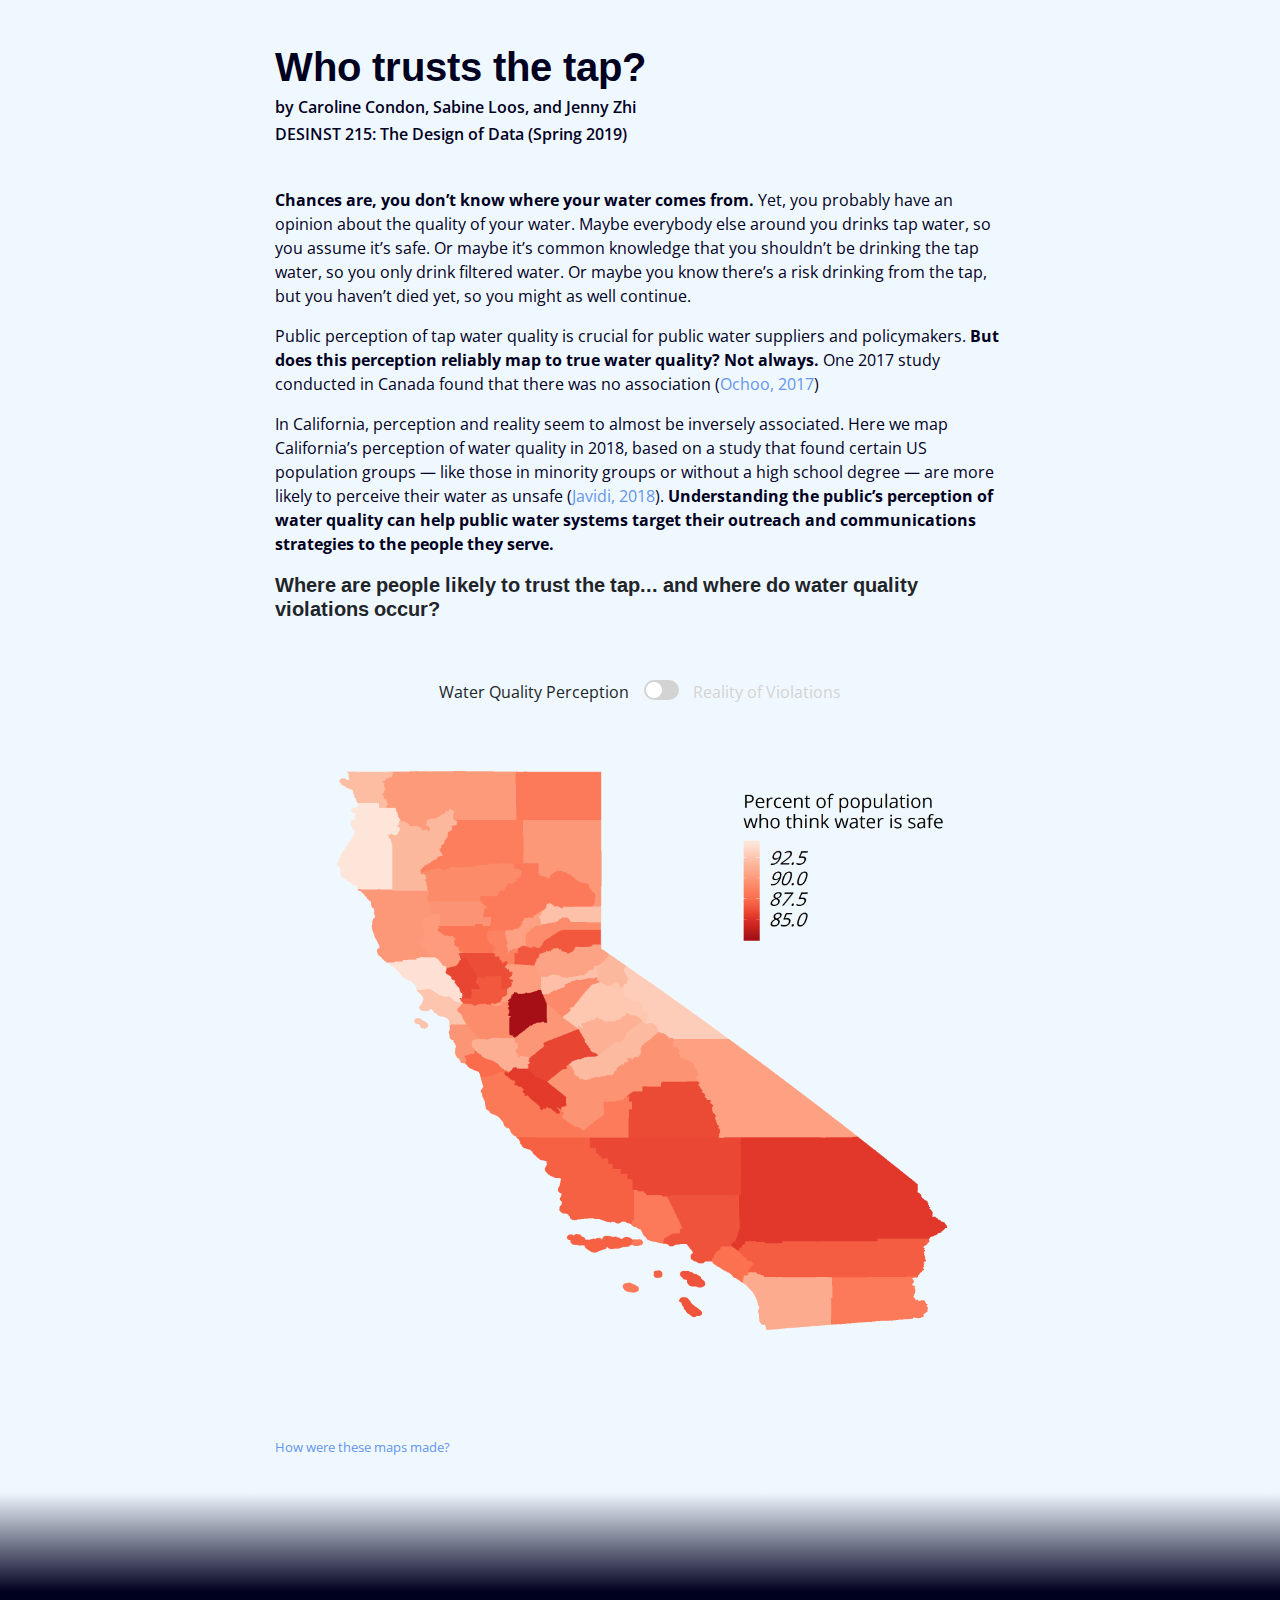
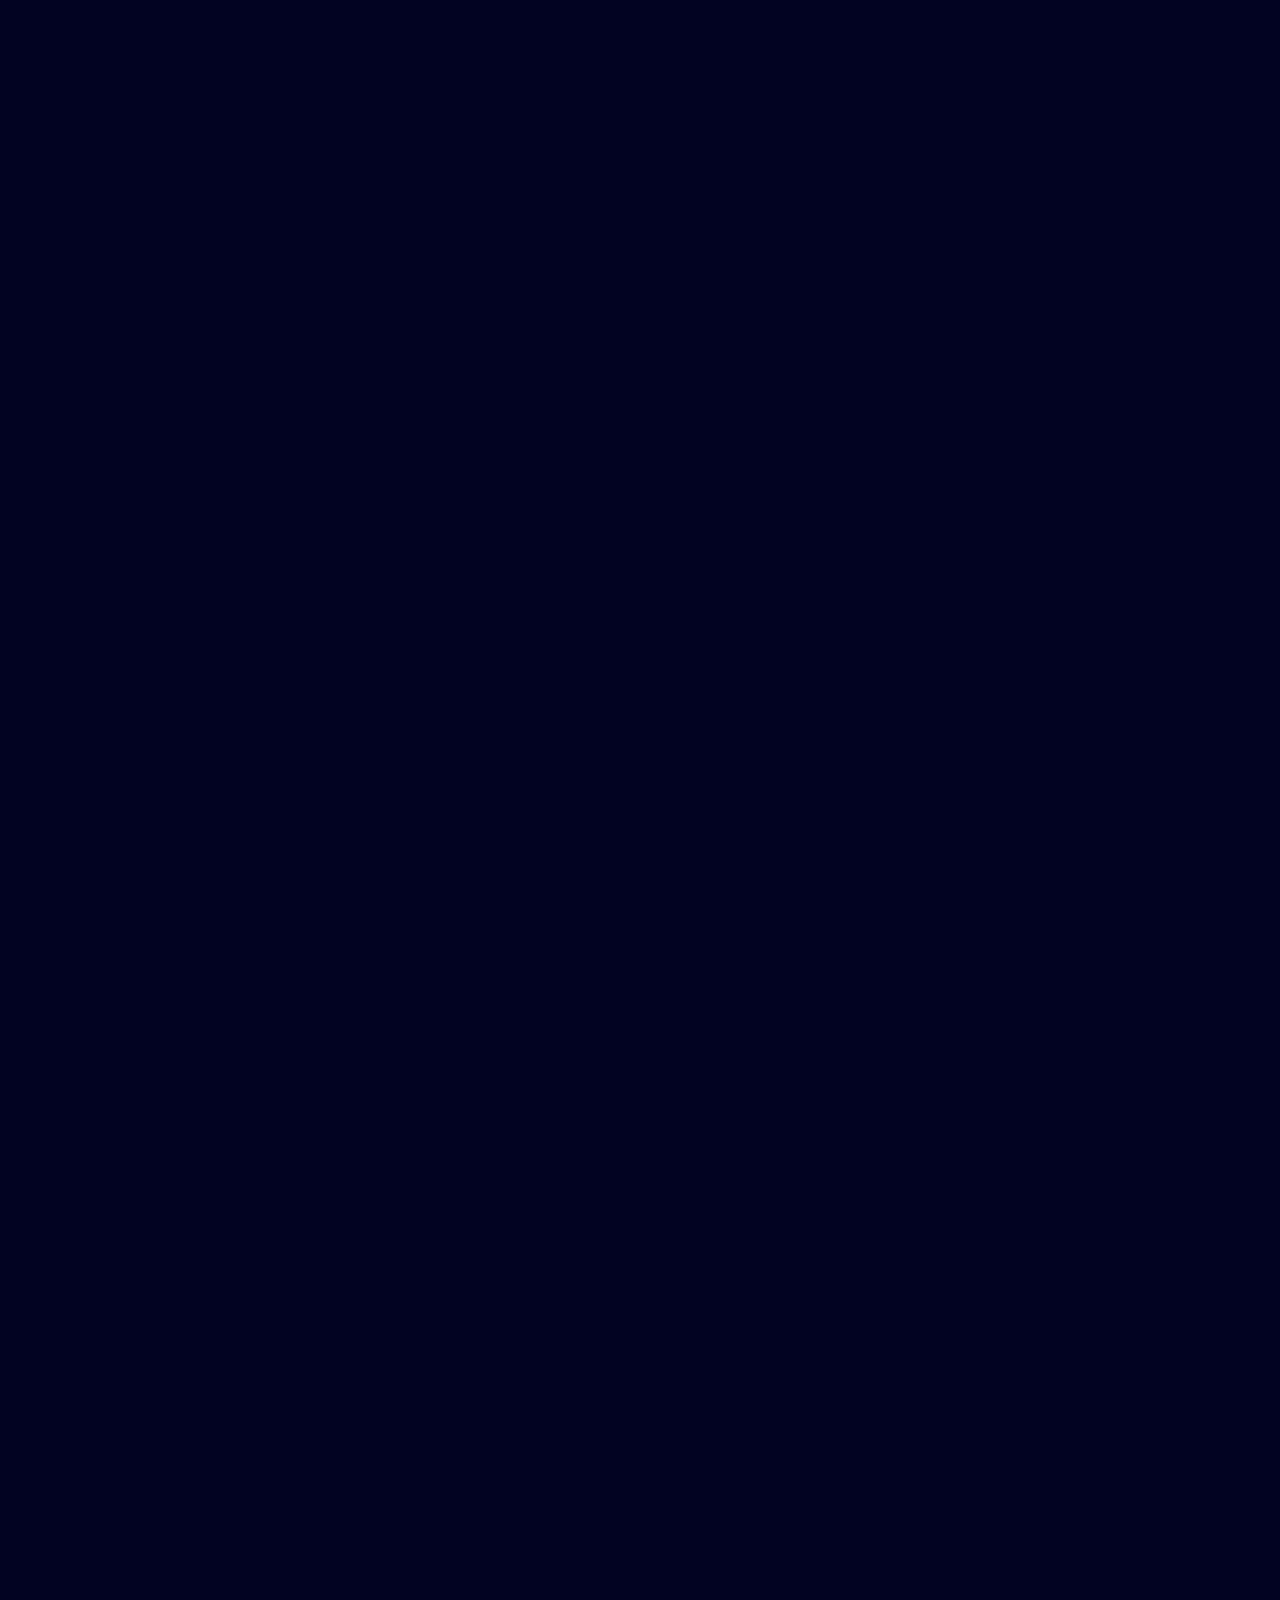
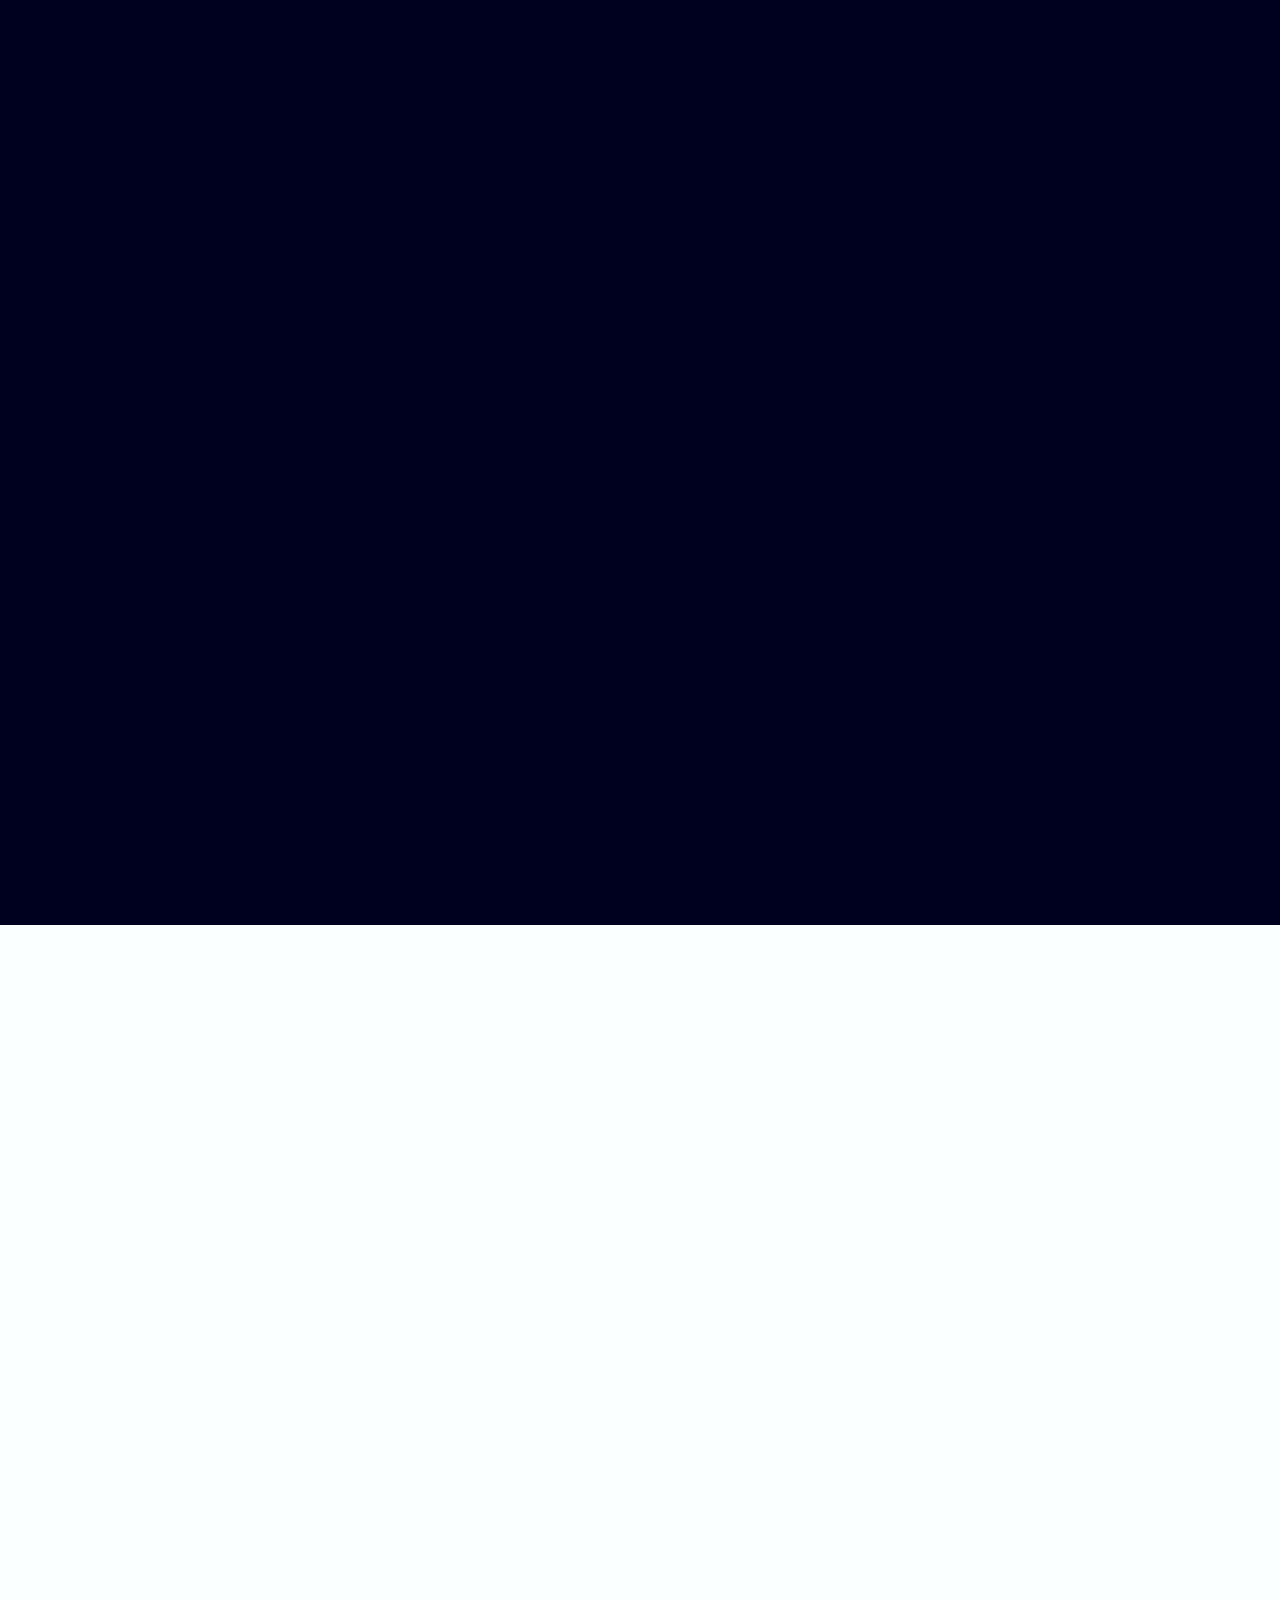
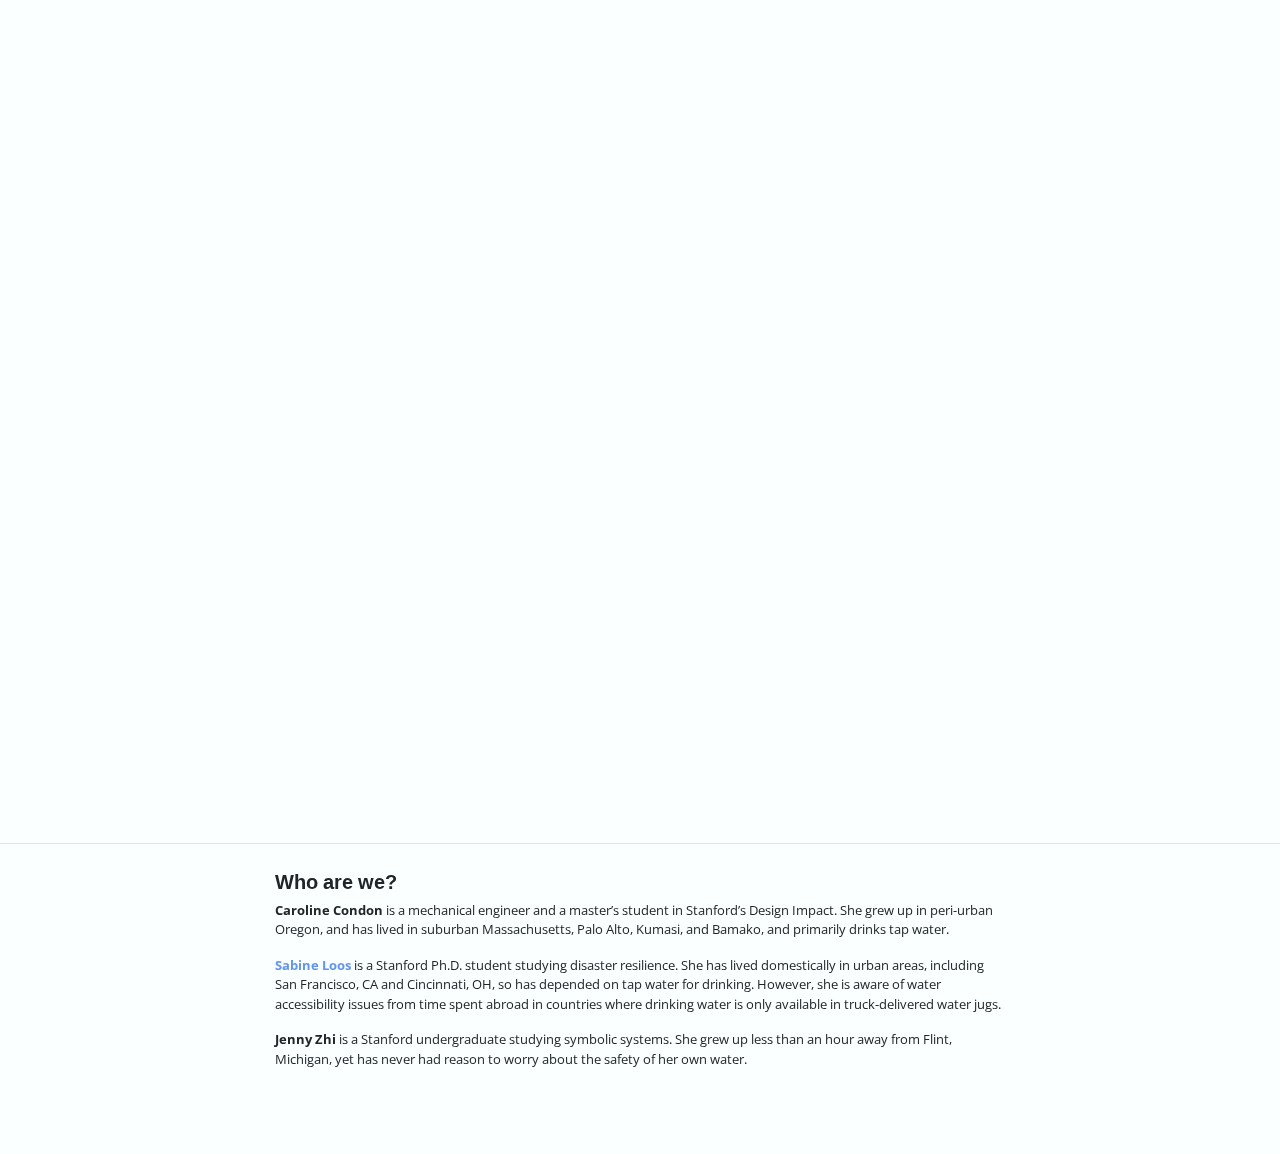
==== commit d8bad3a0: "updates" ====
--- a/index.html
+++ b/index.html
@@ -26,8 +26,9 @@
                 </div>
                 <div class="content">
                     <div >
-                        <p>Chances are, you don’t know where your water comes from. Yet, you probably have an opinion about the quality of your water — maybe everybody else around you drinks tap water, so you assume it’s safe, or maybe it’s common knowledge that you shouldn’t be drinking the tap water, or maybe you know there’s a risk drinking from the tap, but you haven’t died yet, so you might as well continue. </p>
-                        <p>Public perception of tap water quality is crucial for public water suppliers and policymakers. But does this perception reliably map to true water quality? Not always. One 2017 study conducted in Canada found that there was no association (<a href="https://www.sciencedirect.com/science/article/pii/S0013935117312653" target="_blank">Ochoo</a>) —  but in California, perception and reality seem to almost be inversely associated. Understanding the public’s perception of water quality can help public water systems target their outreach and communications strategies to the people they serve. </p>
+                        <p><b>Chances are, you don’t know where your water comes from.</b> Yet, you probably have an opinion about the quality of your water. Maybe everybody else around you drinks tap water, so you assume it’s safe. Or maybe it’s common knowledge that you shouldn’t be drinking the tap water, so you only drink filtered water. Or maybe you know there’s a risk drinking from the tap, but you haven’t died yet, so you might as well continue.</p>
+                        <p>Public perception of tap water quality is crucial for public water suppliers and policymakers. <b>But does this perception reliably map to true water quality? Not always.</b> One 2017 study conducted in Canada found that there was no association (<a href="https://www.sciencedirect.com/science/article/pii/S0013935117312653" target="_blank">Ochoo, 2017</a>)</p>
+                        <p>In California, perception and reality seem to almost be inversely associated. Here we map California’s perception of water quality in 2018, based on a study that found certain US population groups —  like those in minority groups or without a high school degree — are more likely to perceive their water as unsafe (<a href="https://agupubs.onlinelibrary.wiley.com/doi/full/10.1029/2017WR022186" target="_blank">Javidi, 2018</a>).  <b>Understanding the public’s perception of water quality can help public water systems target their outreach and communications strategies to the people they serve.</b></p>
                         <h5>Where are people likely to trust the tap... and where do water quality violations occur?</h5>
                         <div class="graphic">
                             <div id="perception-switch">
@@ -49,9 +50,11 @@
                         <div class="collapse" id="collapseExample">
                             <div class="card card-body">
                                 <h6 class="collapse-text">Water Quality Perception</h6>
-                                <p class="collapse-text">Based on data from the 2015 American Housing Survey (AHS), researchers at Amherst College and UCLA identified sociodemographic factors that influence individuals’ perception of tap water (<a href="https://agupubs.onlinelibrary.wiley.com/doi/full/10.1029/2017WR022186" target="_blank">Javidi</a>). The Census Bureau releases individual responses to the questionnaire, which contains multiple demographic factors and a yes or no question on whether a respondent thinks their tap water is safe. However, the dataset does not identify the county for each AHS respondent, so we instead developed our own model using this data for the water quality perception for each county in California. In this model, we essentially build “fake counties” by sampling responses in the survey so they match each county’s demographics that were shown in the report to influence an individual’s perception of water safety — things like ethnicity, homeownership, or education. The code for this model is included <a href="code.html" target="_blank">here</a>. Here, water quality perception is based on these demographics. The results of this model could be improved in the future, since it is slow to converge and still has error remaining.</p>
+                                <p class="collapse-text">Based on data from the 2015 American Housing Survey (AHS), researchers at Amherst College and UCLA identified sociodemographic factors that influence individuals’ perception of tap water (<a href="https://agupubs.onlinelibrary.wiley.com/doi/full/10.1029/2017WR022186" target="_blank">Javidi, 2018</a>). The Census Bureau releases individual responses to the questionnaire, which contains multiple demographic factors and a yes or no question on whether a respondent thinks their tap water is safe. If we knew the counties of each AHS respondent, we would be able to map these responses directly, however, the government does not release any personally identifiable data with these responses to protect individuals’ privacy.</p>
+                                <p class="collapse-text">Instead, we developed our own model using the AHS data to estimate water quality perception for each county in California. In this model, we essentially build “fake counties” by sampling responses in the survey. We sample the AHS survey until the fake county matches the county’s true demographics on a set of sociodemographic characteristics that were shown in the report to influence an individual’s perception of water safety— things like ethnicity, homeownership, or education. Therefore, water quality perception in this map is based on these demographics.</p>
+                                <p class="collapse-text">The code for this model is included <a href="code.html" target="_blank">here</a>. This method is extremely similar to Monte Carlo simulation, since we are attempting to rebuild a moment of a distribution of county demographics through random sampling. Monte Carlo simulation can be flawed, because it is slow to converge and the final distribution may not match the true distribution (even if the moments do) (<a href="https://www.autodeskresearch.com/publications/samestats" target="_blank">link for more information</a>). This model provides a sufficient first pass at California’s perception of water quality (with some uncertainty), but could be improved in the future to include the uncertainty or reach convergence at a quicker rate.</p>
                                 <h6 class="collapse-text">Water Quality Violations</h6>
-                                <p class="collapse-text">Source: California Water Boards, 2017 Annual Compliance Report for Public Water Systems. This data set contains information about all reportable non-compliance events in a public water system, as well as the population served by the affected water system. % of population affected by at least one water quality violation was calculated by summing the total population served by each water system with at least one violation, divided by the total population of the county. Alpine County (pop. 1120) was removed, as the Annual Compliance Report indicates that the Bear Creek (pop. 290) water system serves 2650 individuals, suggesting that 237% of the population was affected. Note that this graph does not reflect water quality problems experienced by people served by private well or other non-public water system, as well as water quality issues or potential contaminants that do not fall under state reporting requirements.</p>
+                                <p class="collapse-text">Source: California Water Boards, 2017 Annual Compliance Report for Public Water Systems. This data set contains information about all reportable non-compliance events in a public water system, as well as the population served by the affected water system. Percentage of population affected by at least one water quality violation was calculated by summing the total population served by each water system with at least one violation, divided by the total population of the county. Alpine County (pop. 1120) was removed, as the Annual Compliance Report indicates that the Bear Creek (pop. 290) water system serves 2650 individuals, suggesting that 237% of the population was affected. Note that this graph does not reflect water quality problems experienced by people served by private well or other non-public water system, as well as water quality issues or potential contaminants that do not fall under state reporting requirements.</p>
                             </div>
                         </div>
                     </div>
@@ -73,28 +76,23 @@
                     <div >
                         <h2>So why does perception matter?</h2>
                         <h4>It’s not about water bottle sales.</h4>
-                        <p>Given the ecological impact of single-use plastic water bottles, it would be great if improving the public water supply would reduce water bottled purchases. Unfortunately, our analysis shows that’s unlikely to occur — in fact, there is no correlation between water bottle sales in a county, and the percent of the population that is likely to trust their tap water.</p>
+                        <p>Given the ecological impact of single-use plastic water bottles, it would be great if improving the public’s perception of water quality would reduce water bottled purchases. Unfortunately, our analysis shows that’s unlikely to occur — in fact, there is little to no correlation between water bottle sales in a county, and the percent of the population that is likely to trust their tap water. This implies that people’s decision to purchase water bottles is most likely based on more than whether or not they think their home drinking water is safe.
+                        </p>
                         <br/>
                         <h6>Lack of trust in tap water isn’t driving bottled water sales</h6>
                         <img src="graphics/scatter_perception.png" class="graphic"/>
                         <h4>But it is about people.</h4>
-                        <p>Discrepancies between public perception and actual safety of tap water can have serious repercussion for residents. Consider these counties where public perception and known water quality violations diverge:</p>
+                        <p>Discrepancies between public perception and the reality of tap water safety can have serious repercussion for residents. Consider these counties where public perception and known water quality violations diverge:</p>
+                        <h6>Low perception, few violations</h6>
+                        <img src="graphics/san-joaquin.png" class="graphic" />
+                        <p><b>San Joaquin</b> county residents are least likely to consider their home’s tap water to be safe to drink — yet the county appears have fairly safe tap access, with only 1.62% of the county’s 726,106 residents served by a system with a reportable water quality violation. To reduce the risk of these residents feeling unnecessarily pushed into buying pricey bottled water — or worse, the emotional impact of feeling that they and their families are drinking contaminated water — public water system officials should be proactive about performing regular testing and communicating the results to residents to build confidence in the public supply.</p>
+                        <h6>High perception, many violations</h6>
+                        <img src="graphics/amador.png" class="graphic" />
+                        <p>Counties like <b>Santa Clara, Amador, and Madera</b> have the opposite discrepancy — residents likely to trust the tap, but more than 50% of the population were served by water systems with at least one reportable quality violation in 2017, raising the risk that people may actually be drinking unsafe water. Therefore, when water quality issues arise in these areas, public regulators in these areas should be aware that the population is likely to possess a high baseline degree of trust in the system — and therefore be particularly clear in communicating when the tap is unsafe to drink, and what protective measures individuals should take.</p>
                     </div>
                 </div>
             </div>
             <div class="col"></div>
-        </div>
-        <div class="row">
-            <div class="col people">
-                <h6>Low perception, few violations</h6>
-                <img src="graphics/san-joaquin.png" class="graphic" />
-                <p><b>San Joaquin</b> county residents are least likely to consider their home’s tap water to be safe to drink - yet the county appears have fairly safe tap access, with only 1.62% of the county’s 726,106 residents served by a system with a reportable water quality violation. To reduce the risk of these residents feeling unnecessarily pushed into buying pricey bottled water — or worse, the emotional impact of feeling that they and their families are drinking contaminated water — public water system officials should be proactive about performing regular testing and communicating the results to residents to build confidence in the public supply.</p>
-            </div>
-            <div class="col people">
-                <h6>High perception, many violations</h6>
-                <img src="graphics/amador.png" class="graphic" />
-                <p>Counties like <b>Santa Clara, Amador, and Madera</b> have the opposite discrepancy — residents likely to trust the tap, but more than 50% of the population were served by water systems with at least one reportable quality violation in 2017, raising the risk that people may actually be drinking unsafe water. Therefore, when water quality issues arise in these areas, public regulators in these areas should be aware that the population is likely to possess a high baseline degree of trust in the system — and therefore be particularly clear in communicating when the tap is unsafe to drink, and what protective measures individuals should take. </p>
-            </div>
         </div>
 <br/>
     </div>
@@ -106,19 +104,38 @@
             <div class="col-8" data-aos="fade-up">
                 <div class="content">
                     <div>
-                        <h3>How can my city understand perceptions of water quality?</h3>
-                        <p>The question addressing perception of water quality was asked once as a rotating question in the American Housing Survey, and is our only concrete hint as to what people are feeling about their water quality. More often than not, we don’t have this data.  One proxy through which cities can do so is search popularity.</p>
+                        <h3>How can my city understand perceptions of water quality in the future?</h3>
+                        <p>The question addressing perception of water quality was asked once as a rotating question in the American Housing Survey, and is our only concrete hint as to what people are feeling about their water quality. More often than not, water systems officials won’t have this data — so where can they look for insight into their constituents’ perception of their tap water quality?</p>
+                        <p>One possibility is monitoring google search results. We looked at the relationship between google searches for water quality related terms and public perception of water quality in 14 metropolitan areas in California.</p>
+                        <p>Through in-depth, human-centered interviews, we identified three main ways people approach the question of their own confidence in their tap water, which align with what we see from our Google search analysis.  This mapping can serve as a starting point for water systems officials interested in understanding perceptions in their own community in the future. Going forward, where would you place your community?</p>
                         <br/>
                         <h6>Search activity can predict perception</h6>
                         <img src="graphics/search.png" class="graphic">
-                        <p>This chart maps search popularity of water quality related terms, such as “water quality,” “drinking water,” and “water purification,” (Google Trends) to our safety perception percentages for fourteen metro areas that cover California. The higher proportion of all searches a term takes up, the higher search popularity score it has. All counties fall within one of the metro areas. </p>
-                        <p>Excluding the three metro areas on the left side of the chart (Medford-Klamath Falls, Reno, and El Centro), the more people search for water quality related terms, the more trust they have in their water quality. As for the three outliers, they are the metro areas with the lowest populations, and may be more heavily populated by rural residents, who tend to be more knowledgeable about their water and therefore have greater trust in their water quality (<a href="https://www.ncbi.nlm.nih.gov/pmc/articles/PMC4948862/" target="_blank">Dean</a>).</p>
-                        <p>Cities can use this search popularity information to monitor how their residents perceive the quality of their water. Depending on whether or not that perception matches with the reality of the situation, they can then decide how to modify or improve related communication to address the discrepancy.</p>
+                        <p class="collapse-text">
+                            <a data-toggle="collapse" href="#collapseExample" role="button" aria-expanded="false" aria-controls="collapseExample">
+                                How was this made?
+                            </a>
+                        </p>
+                        <div class="collapse" id="collapseExample">
+                            <div class="card card-body">
+                                <p class="collapse-text">This chart maps search popularity of water quality related terms, such as “water quality,” “drinking water,” and “water purification,” (Google Trends) to our safety perception percentages for fourteen metro areas that cover California. The higher proportion of all searches a term takes up, the higher search popularity score it has. All counties fall within one of the metro areas.</p>
+                            </div>
+                        </div>
                         <br/>
-                        <hr/>
+                        <h3>“Not having this information seems a little funny”</h3>
+                        <p>When asked about why he thinks his water is safe to drink, one of our interviewees was at a loss for words. He didn’t know. “Not having this information seems a little funny.” Currently, perception and reality don’t seem to match up, and this is often the fault of poor communication. It will never hurt to have increased trust, transparency, and knowledge about water quality, and tackling perception — or the inaccuracy of it — is the first step. </p>
                         <br/>
-                        <p>When asked about why he thinks his water is safe to drink, one of our interviewees was at a loss for words. He didn’t know. “Not having this information seems a little funny.” Currently, perception and reality don’t seem to match up, and this is often the fault of poor communication. It will never hurt to have increased trust, transparency, and knowledge about water quality, and tackling perception — or the inaccuracy of it — is the first step. </p>
-                    </div>
+                        <p class="collapse-text">
+                            <a data-toggle="collapse" href="#collapseExample" role="button" aria-expanded="false" aria-controls="collapseExample">
+                                References
+                            </a>
+                        </p>
+                        <div class="collapse" id="collapseExample">
+                            <div class="card card-body">
+                                <p class="collapse-text">Javidi, A., & Pierce, G. (2018). U.S. households’ perception of drinking water as unsafe and its consequences: Examining alternative choices to the tap*. Water Resources Research, 54, 6100–6113. <a href="https://doi.org/10.1029/2017WR022186" target="_blank">https://doi.org/10.1029/2017WR022186</a></p>
+                                <p class="collapse-text">Ochoo, B., Valcour, J., & Sarkar, A. (2017). Association between perceptions of public drinking water quality and actual drinking water quality: A community-based exploratory study in Newfoundland (Canada). <i>Environmental Research</i>, 159, 435-443. doi:10.1016/j.envres.2017.08.019</p>
+                            </div>
+                        </div>                    </div>
                 </div>
             </div>
             <div class="col"></div>
@@ -136,8 +153,7 @@
                 <h5>Who are we?</h5>
                 <p><b>Caroline Condon</b> is a mechanical engineer and a master’s student in Stanford’s Design Impact. She grew up in peri-urban Oregon, and has lived in suburban Massachusetts, Palo Alto, Kumasi, and Bamako, and primarily drinks tap water.
                 </p>
-                <p><b>Sabine Loos</b> is
-                </p>
+                <p><b><a href="https://www.sabine-loos.com" target="_blank">Sabine Loos</a></b> is a Stanford Ph.D. student studying disaster resilience. She has lived domestically in urban areas, including San Francisco, CA and Cincinnati, OH, so has depended on tap water for drinking. However, she is aware of water accessibility issues from time spent abroad in countries where drinking water is only available in truck-delivered water jugs.</p>
                 <p><b>Jenny Zhi</b> is a Stanford undergraduate studying symbolic systems. She grew up less than an hour away from Flint, Michigan, yet has never had reason to worry about the safety of her own water.
             </p>
             </div>
--- a/style.css
+++ b/style.css
@@ -107,7 +107,7 @@
 }
 
 .people p {
-    font-size: 13px;
+    font-size: 14px;
 }
 
 .collapse-text {
